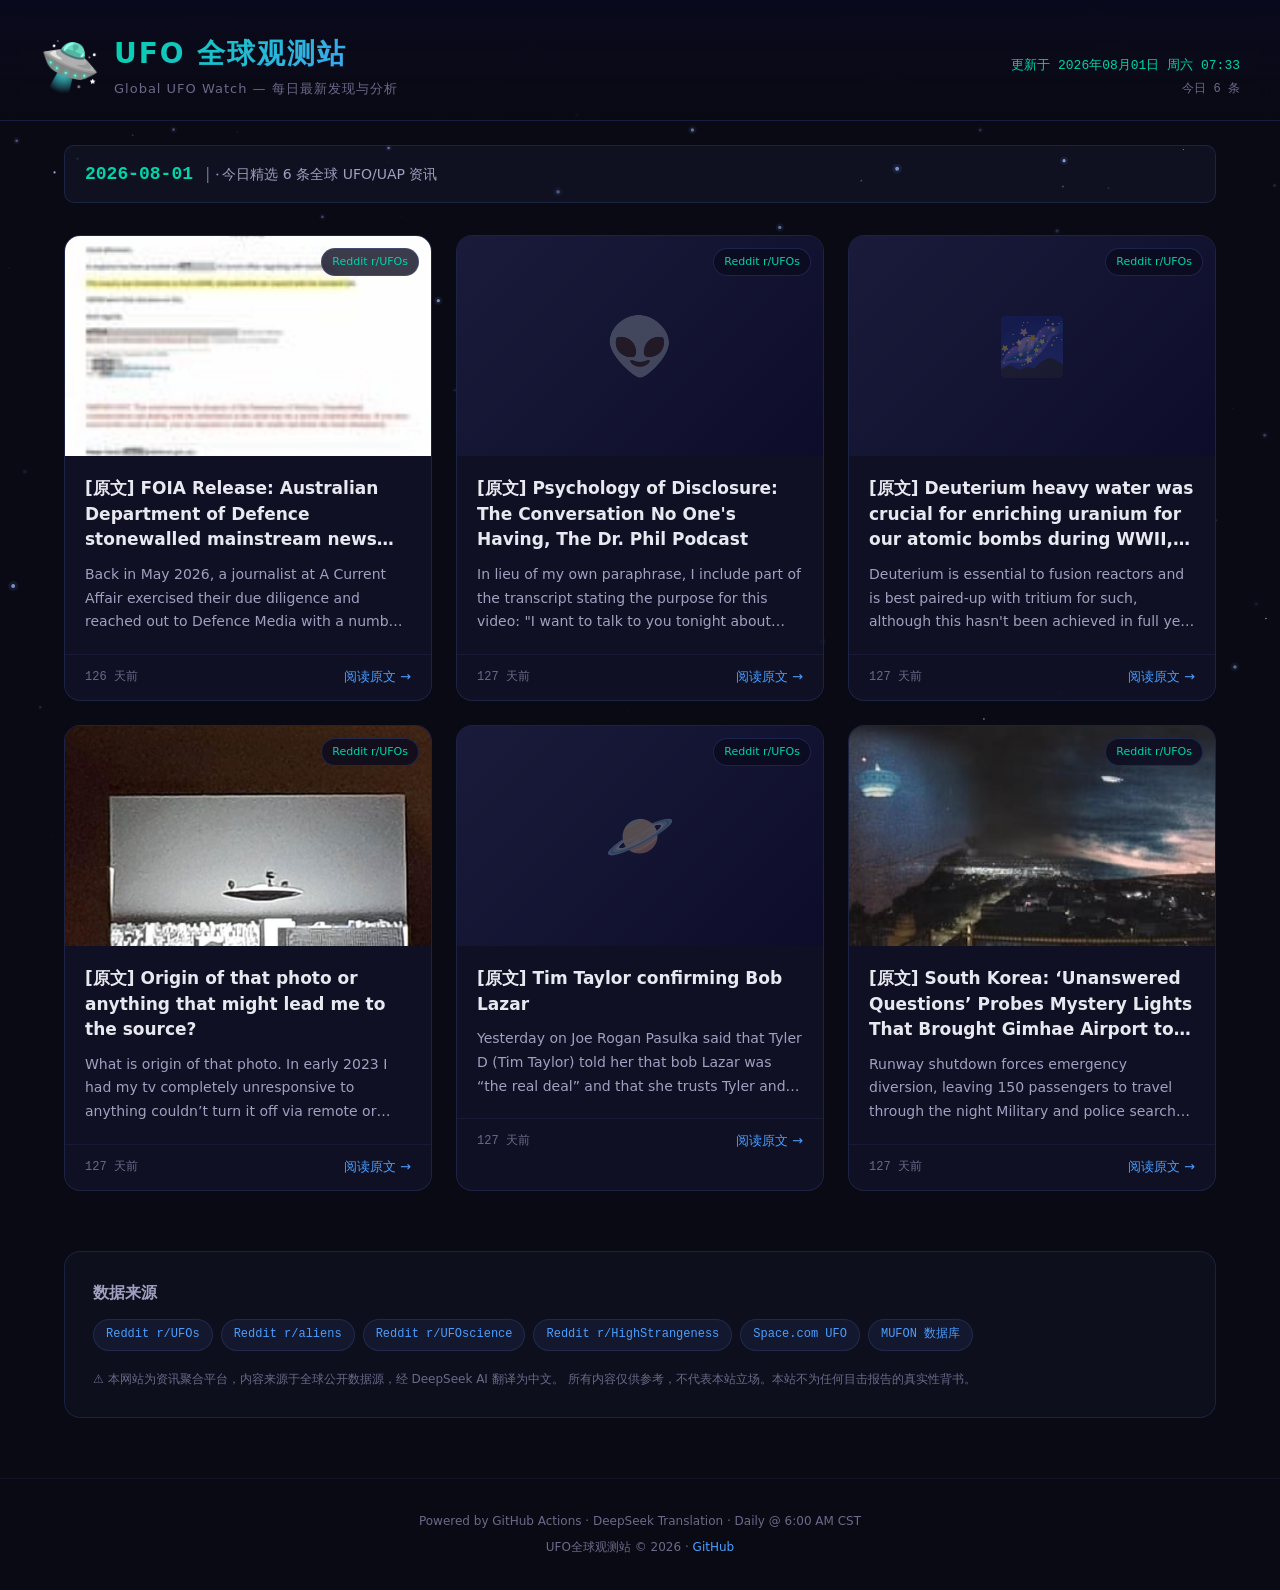
==== index.html @ a2a510af "🛸 Deploy — fe28ba5eb4787d447d294b5debb5eec86d3bfd90 fe28ba5eb4787d447d294b5debb5eec86d3bfd90" ====
<!DOCTYPE html>
<html lang="zh-CN">
<head>
  <meta charset="UTF-8">
  <meta name="viewport" content="width=device-width, initial-scale=1.0">
  <title>🛸 UFO 全球观测站 — 每日最新发现与分析</title>
  <meta name="description" content="全球UFO/UAP最新发现与深度分析，每日6条精选，中英文双语，数据来自MUFON、Reddit、五角大楼报告等权威来源。">
  <meta name="keywords" content="UFO,UAP,不明飞行物,不明异常现象,外星人,地外生命,飞碟,目击报告">
  <link rel="icon" href="data:image/svg+xml,<svg xmlns='http://www.w3.org/2000/svg' viewBox='0 0 100 100'><text y='.9em' font-size='90'>🛸</text></svg>">
  <link rel="stylesheet" href="css/style.css">
</head>
<body>

  <!-- 星空画布 -->
  <canvas id="stars"></canvas>

  <!-- 顶部导航 -->
  <header class="site-header">
    <div class="header-inner">
      <div class="logo">
        <span class="logo-icon">🛸</span>
        <div class="logo-text">
          <h1>UFO 全球观测站</h1>
          <p class="subtitle">Global UFO Watch — 每日最新发现与分析</p>
        </div>
      </div>
      <div class="header-meta">
        <span class="update-time" id="updateTime">加载中...</span>
        <span class="article-count" id="articleCount"></span>
      </div>
    </div>
  </header>

  <!-- 主内容区 -->
  <main class="main-content">
    <!-- 今日概览 -->
    <section class="today-overview" id="todayOverview" style="display:none;">
      <div class="overview-bar">
        <span class="overview-date" id="overviewDate"></span>
        <span class="overview-divider">|</span>
        <span class="overview-desc">今日精选 6 条全球 UFO/UAP 资讯</span>
      </div>
    </section>

    <!-- 文章卡片网格 -->
    <section class="articles-grid" id="articlesGrid">
      <!-- JS 动态渲染 -->
      <div class="loading-state" id="loadingState">
        <div class="loading-spinner"></div>
        <p>正在加载今日 UFO 资讯...</p>
      </div>
    </section>

    <!-- 数据来源说明 -->
    <section class="sources-footer">
      <h3>数据来源</h3>
      <div class="source-tags">
        <span class="source-tag">Reddit r/UFOs</span>
        <span class="source-tag">Reddit r/aliens</span>
        <span class="source-tag">Reddit r/UFOscience</span>
        <span class="source-tag">Reddit r/HighStrangeness</span>
        <span class="source-tag">Space.com UFO</span>
        <span class="source-tag">MUFON 数据库</span>
      </div>
      <p class="disclaimer">
        ⚠ 本网站为资讯聚合平台，内容来源于全球公开数据源，经 DeepSeek AI 翻译为中文。
        所有内容仅供参考，不代表本站立场。本站不为任何目击报告的真实性背书。
      </p>
    </section>
  </main>

  <!-- 页脚 -->
  <footer class="site-footer">
    <p>Powered by GitHub Actions · DeepSeek Translation · Daily @ 6:00 AM CST</p>
    <p class="footer-small">
      UFO全球观测站 © 2026 · 
      <a href="https://github.com/cnfish/ufo-news" target="_blank" rel="noopener">GitHub</a>
    </p>
  </footer>

  <script src="js/app.js"></script>
</body>
</html>
---- css/style.css ----
/* ═══════════════════════════════════════════════════════════
   UFO 全球观测站 — 暗色太空主题
   ═══════════════════════════════════════════════════════════ */

/* ── CSS 变量 ─────────────────────────────────────────────── */
:root {
  --bg-deep: #0a0a14;
  --bg-card: rgba(18, 18, 40, 0.85);
  --bg-card-hover: rgba(25, 25, 55, 0.92);
  --border-glow: rgba(100, 140, 255, 0.15);
  --border-glow-hover: rgba(100, 140, 255, 0.4);
  --text-primary: #e8e8f0;
  --text-secondary: #a0a0c0;
  --text-muted: #6a6a8a;
  --accent-cyan: #00d4aa;
  --accent-blue: #4a9eff;
  --accent-purple: #a855f7;
  --accent-pink: #ec4899;
  --radius-lg: 16px;
  --radius-md: 10px;
  --radius-sm: 6px;
  --font-sans: "PingFang SC", "Hiragino Sans GB", "Microsoft YaHei",
    "Noto Sans SC", system-ui, -apple-system, sans-serif;
  --font-mono: "SF Mono", "Cascadia Code", "JetBrains Mono", monospace;
}

/* ── Reset ────────────────────────────────────────────────── */
*,
*::before,
*::after {
  margin: 0;
  padding: 0;
  box-sizing: border-box;
}

html {
  font-size: 16px;
  scroll-behavior: smooth;
}

body {
  font-family: var(--font-sans);
  background: var(--bg-deep);
  color: var(--text-primary);
  line-height: 1.6;
  min-height: 100vh;
  position: relative;
  overflow-x: hidden;
}

a {
  color: var(--accent-blue);
  text-decoration: none;
  transition: color 0.2s;
}
a:hover {
  color: var(--accent-cyan);
}

/* ── 星空画布 ─────────────────────────────────────────────── */
#stars {
  position: fixed;
  top: 0;
  left: 0;
  width: 100%;
  height: 100%;
  z-index: 0;
  pointer-events: none;
}

/* ── Header ───────────────────────────────────────────────── */
.site-header {
  position: relative;
  z-index: 10;
  padding: 32px 24px 20px;
  border-bottom: 1px solid var(--border-glow);
  background: linear-gradient(
    180deg,
    rgba(10, 10, 30, 0.95) 0%,
    rgba(10, 10, 20, 0.6) 100%
  );
  backdrop-filter: blur(12px);
}

.header-inner {
  max-width: 1200px;
  margin: 0 auto;
  display: flex;
  justify-content: space-between;
  align-items: flex-end;
  flex-wrap: wrap;
  gap: 16px;
}

.logo {
  display: flex;
  align-items: center;
  gap: 14px;
}

.logo-icon {
  font-size: 48px;
  line-height: 1;
  animation: float 3s ease-in-out infinite;
}

@keyframes float {
  0%,
  100% {
    transform: translateY(0);
  }
  50% {
    transform: translateY(-8px);
  }
}

.logo-text h1 {
  font-size: 28px;
  font-weight: 700;
  letter-spacing: 2px;
  background: linear-gradient(135deg, var(--accent-cyan), var(--accent-blue));
  -webkit-background-clip: text;
  -webkit-text-fill-color: transparent;
  background-clip: text;
}

.subtitle {
  font-size: 13px;
  color: var(--text-muted);
  letter-spacing: 1px;
  margin-top: 2px;
}

.header-meta {
  display: flex;
  flex-direction: column;
  align-items: flex-end;
  gap: 4px;
}

.update-time {
  font-size: 13px;
  color: var(--accent-cyan);
  font-family: var(--font-mono);
}

.article-count {
  font-size: 12px;
  color: var(--text-muted);
  font-family: var(--font-mono);
}

/* ── Main Content ─────────────────────────────────────────── */
.main-content {
  position: relative;
  z-index: 10;
  max-width: 1200px;
  margin: 0 auto;
  padding: 24px 24px 60px;
}

/* ── Overview Bar ─────────────────────────────────────────── */
.today-overview {
  margin-bottom: 32px;
}

.overview-bar {
  display: flex;
  align-items: center;
  gap: 12px;
  padding: 14px 20px;
  background: rgba(100, 140, 255, 0.06);
  border: 1px solid var(--border-glow);
  border-radius: var(--radius-md);
}

.overview-date {
  font-size: 18px;
  font-weight: 700;
  color: var(--accent-cyan);
  font-family: var(--font-mono);
}

.overview-divider {
  color: var(--text-muted);
}

.overview-desc {
  font-size: 14px;
  color: var(--text-secondary);
}

/* ── Articles Grid ────────────────────────────────────────── */
.articles-grid {
  display: grid;
  grid-template-columns: repeat(auto-fill, minmax(360px, 1fr));
  gap: 24px;
}

/* 文章卡片 */
.article-card {
  background: var(--bg-card);
  border: 1px solid var(--border-glow);
  border-radius: var(--radius-lg);
  overflow: hidden;
  transition: all 0.3s ease;
  cursor: pointer;
  position: relative;
  backdrop-filter: blur(8px);
}

.article-card:hover {
  transform: translateY(-4px);
  border-color: var(--border-glow-hover);
  box-shadow: 0 8px 40px rgba(100, 140, 255, 0.12);
  background: var(--bg-card-hover);
}

.article-card::before {
  content: "";
  position: absolute;
  top: 0;
  left: 0;
  right: 0;
  height: 2px;
  background: linear-gradient(
    90deg,
    transparent,
    var(--accent-purple),
    var(--accent-blue),
    transparent
  );
  opacity: 0;
  transition: opacity 0.3s;
}

.article-card:hover::before {
  opacity: 1;
}

/* 卡片图片 */
.card-image {
  width: 100%;
  height: 220px;
  background: linear-gradient(135deg, #1a1a3a 0%, #0d0d2b 100%);
  overflow: hidden;
  position: relative;
}

.card-image img {
  width: 100%;
  height: 100%;
  object-fit: cover;
  transition: transform 0.5s ease;
}

.article-card:hover .card-image img {
  transform: scale(1.05);
}

/* 无图时的占位 */
.card-image-placeholder {
  width: 100%;
  height: 100%;
  display: flex;
  align-items: center;
  justify-content: center;
  font-size: 56px;
  opacity: 0.3;
}

/* 来源标签 */
.card-source {
  position: absolute;
  top: 12px;
  right: 12px;
  background: rgba(10, 10, 30, 0.8);
  backdrop-filter: blur(6px);
  color: var(--accent-cyan);
  font-size: 11px;
  padding: 4px 10px;
  border-radius: 20px;
  border: 1px solid rgba(100, 140, 255, 0.2);
}

/* 卡片正文 */
.card-body {
  padding: 20px;
}

.card-title {
  font-size: 17px;
  font-weight: 700;
  line-height: 1.5;
  color: var(--text-primary);
  margin-bottom: 10px;
  display: -webkit-box;
  -webkit-line-clamp: 3;
  -webkit-box-orient: vertical;
  overflow: hidden;
}

.card-summary {
  font-size: 14px;
  color: var(--text-secondary);
  line-height: 1.7;
  display: -webkit-box;
  -webkit-line-clamp: 3;
  -webkit-box-orient: vertical;
  overflow: hidden;
}

.card-footer {
  display: flex;
  justify-content: space-between;
  align-items: center;
  padding: 12px 20px;
  border-top: 1px solid rgba(100, 140, 255, 0.08);
}

.card-meta {
  font-size: 12px;
  color: var(--text-muted);
  font-family: var(--font-mono);
}

.card-link {
  font-size: 13px;
  color: var(--accent-blue);
  display: flex;
  align-items: center;
  gap: 4px;
}

.card-link::after {
  content: "→";
  transition: transform 0.2s;
}

.article-card:hover .card-link::after {
  transform: translateX(3px);
}

/* ── 加载状态 ─────────────────────────────────────────────── */
.loading-state {
  grid-column: 1 / -1;
  display: flex;
  flex-direction: column;
  align-items: center;
  justify-content: center;
  padding: 80px 20px;
  color: var(--text-muted);
}

.loading-spinner {
  width: 48px;
  height: 48px;
  border: 3px solid rgba(100, 140, 255, 0.15);
  border-top-color: var(--accent-cyan);
  border-radius: 50%;
  animation: spin 0.8s linear infinite;
  margin-bottom: 16px;
}

@keyframes spin {
  to {
    transform: rotate(360deg);
  }
}

/* 错误状态 */
.error-state {
  grid-column: 1 / -1;
  text-align: center;
  padding: 60px 20px;
  color: var(--text-muted);
}

.error-state .error-icon {
  font-size: 48px;
  margin-bottom: 16px;
}

/* ── Sources Footer ───────────────────────────────────────── */
.sources-footer {
  margin-top: 60px;
  padding: 28px;
  background: rgba(100, 140, 255, 0.04);
  border: 1px solid var(--border-glow);
  border-radius: var(--radius-lg);
}

.sources-footer h3 {
  font-size: 16px;
  font-weight: 600;
  margin-bottom: 14px;
  color: var(--text-secondary);
}

.source-tags {
  display: flex;
  flex-wrap: wrap;
  gap: 8px;
  margin-bottom: 18px;
}

.source-tag {
  font-size: 12px;
  padding: 5px 12px;
  background: rgba(100, 140, 255, 0.08);
  border: 1px solid rgba(100, 140, 255, 0.15);
  border-radius: 20px;
  color: var(--accent-blue);
  font-family: var(--font-mono);
}

.disclaimer {
  font-size: 12px;
  color: var(--text-muted);
  line-height: 1.7;
}

/* ── Footer ───────────────────────────────────────────────── */
.site-footer {
  position: relative;
  z-index: 10;
  text-align: center;
  padding: 32px 24px;
  border-top: 1px solid rgba(100, 140, 255, 0.08);
}

.site-footer p {
  font-size: 12px;
  color: var(--text-muted);
  line-height: 1.8;
}

.footer-small {
  font-size: 11px;
  margin-top: 4px;
}

/* ── 响应式 ───────────────────────────────────────────────── */
@media (max-width: 768px) {
  .header-inner {
    flex-direction: column;
    align-items: flex-start;
  }

  .header-meta {
    align-items: flex-start;
  }

  .logo-icon {
    font-size: 36px;
  }

  .logo-text h1 {
    font-size: 22px;
  }

  .articles-grid {
    grid-template-columns: 1fr;
    gap: 16px;
  }

  .card-image {
    height: 180px;
  }

  .card-title {
    font-size: 16px;
  }
}

@media (max-width: 480px) {
  .site-header {
    padding: 20px 16px 16px;
  }

  .main-content {
    padding: 16px 12px 40px;
  }

  .card-body {
    padding: 14px;
  }

  .card-footer {
    padding: 10px 14px;
  }

  .overview-bar {
    flex-direction: column;
    align-items: flex-start;
    gap: 4px;
  }
}

/* ── 卡片入场动画 ─────────────────────────────────────────── */
.article-card {
  opacity: 0;
  transform: translateY(20px);
  animation: cardIn 0.5s ease forwards;
}

@keyframes cardIn {
  to {
    opacity: 1;
    transform: translateY(0);
  }
}

.article-card:nth-child(1) { animation-delay: 0.05s; }
.article-card:nth-child(2) { animation-delay: 0.12s; }
.article-card:nth-child(3) { animation-delay: 0.19s; }
.article-card:nth-child(4) { animation-delay: 0.26s; }
.article-card:nth-child(5) { animation-delay: 0.33s; }
.article-card:nth-child(6) { animation-delay: 0.40s; }
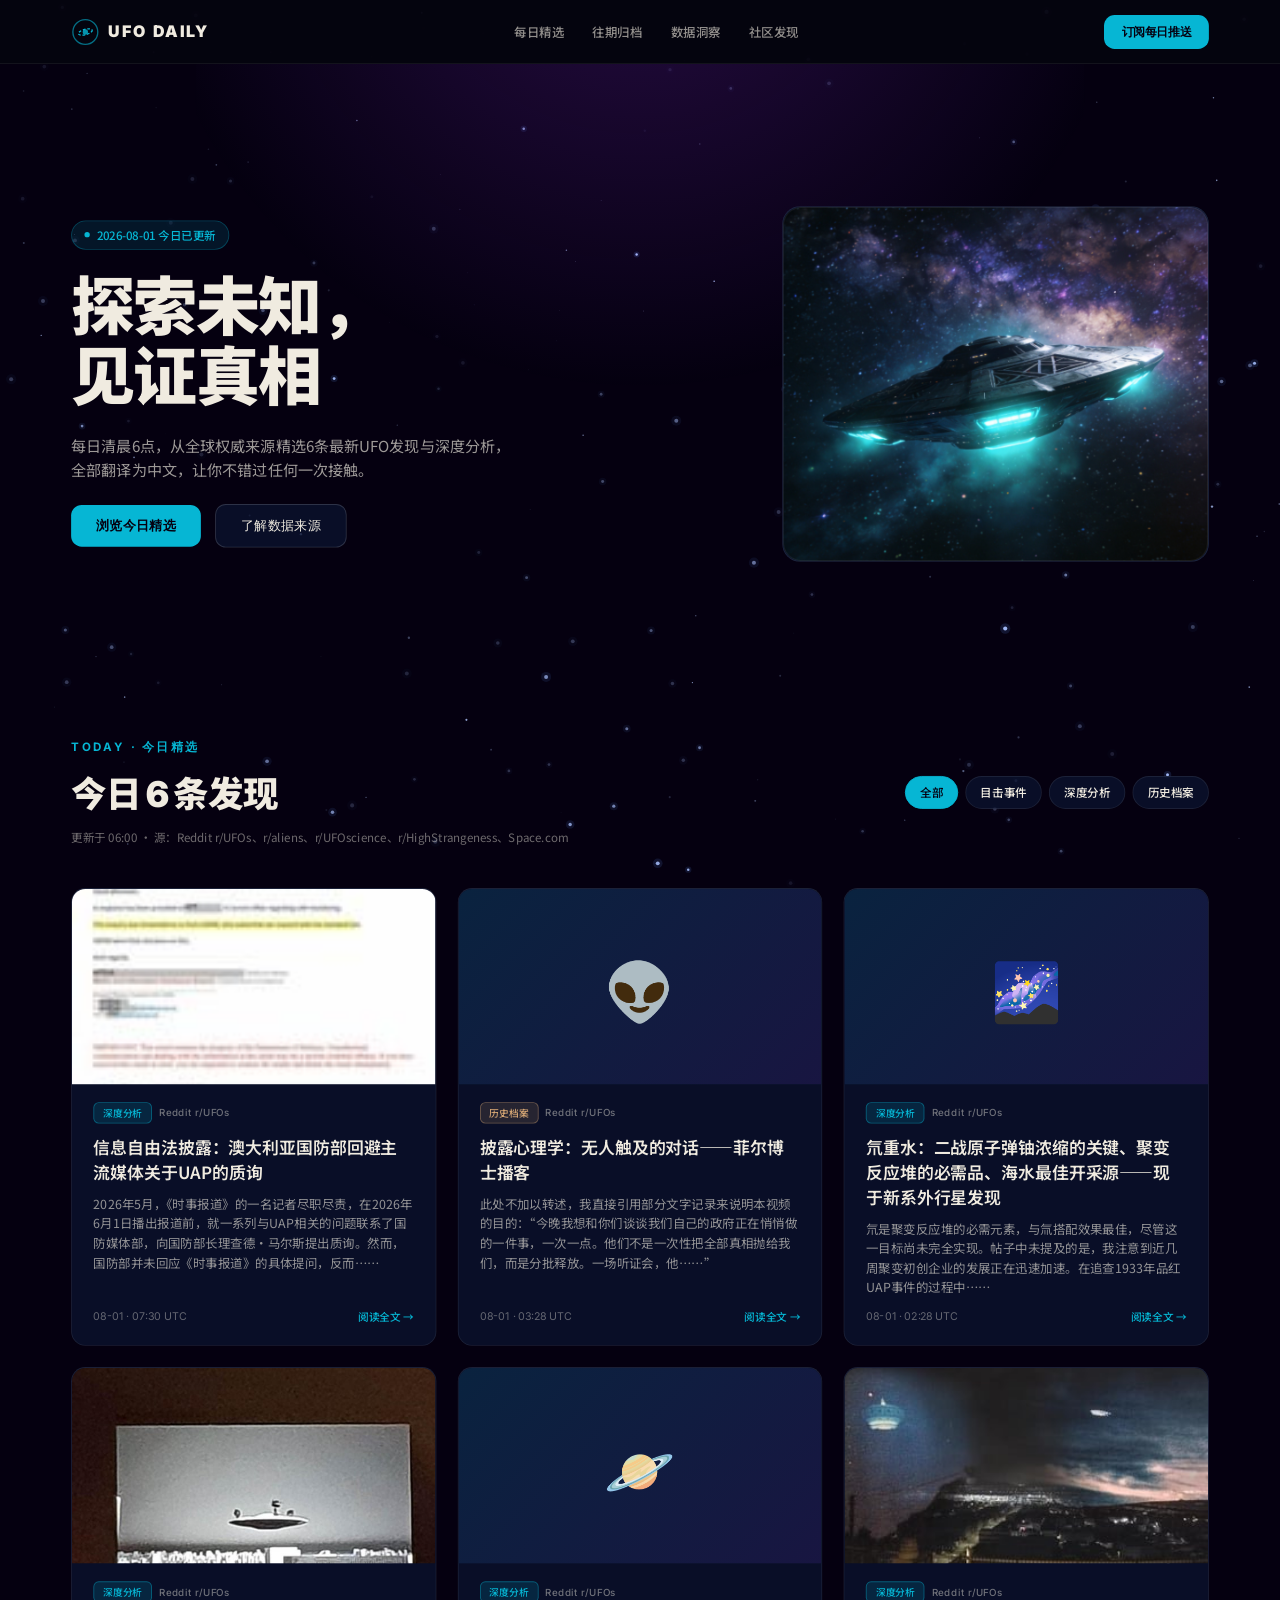
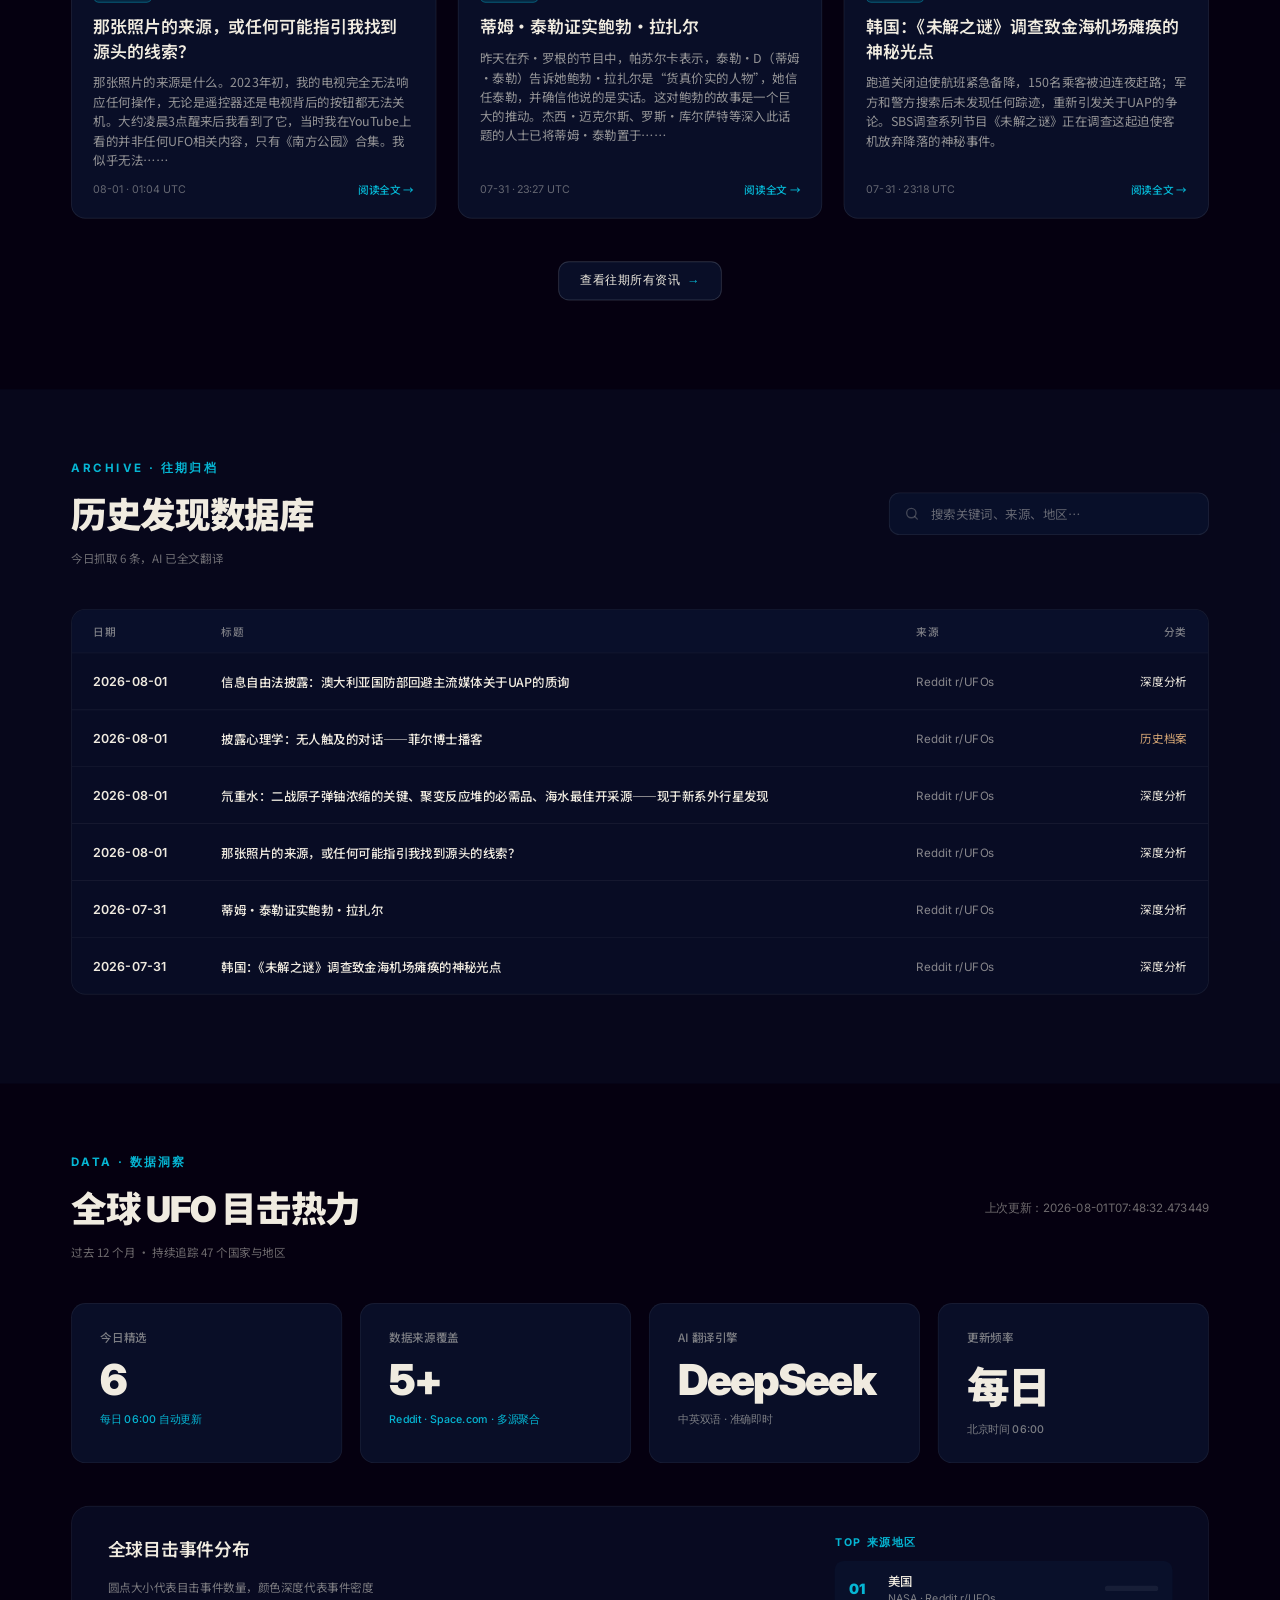
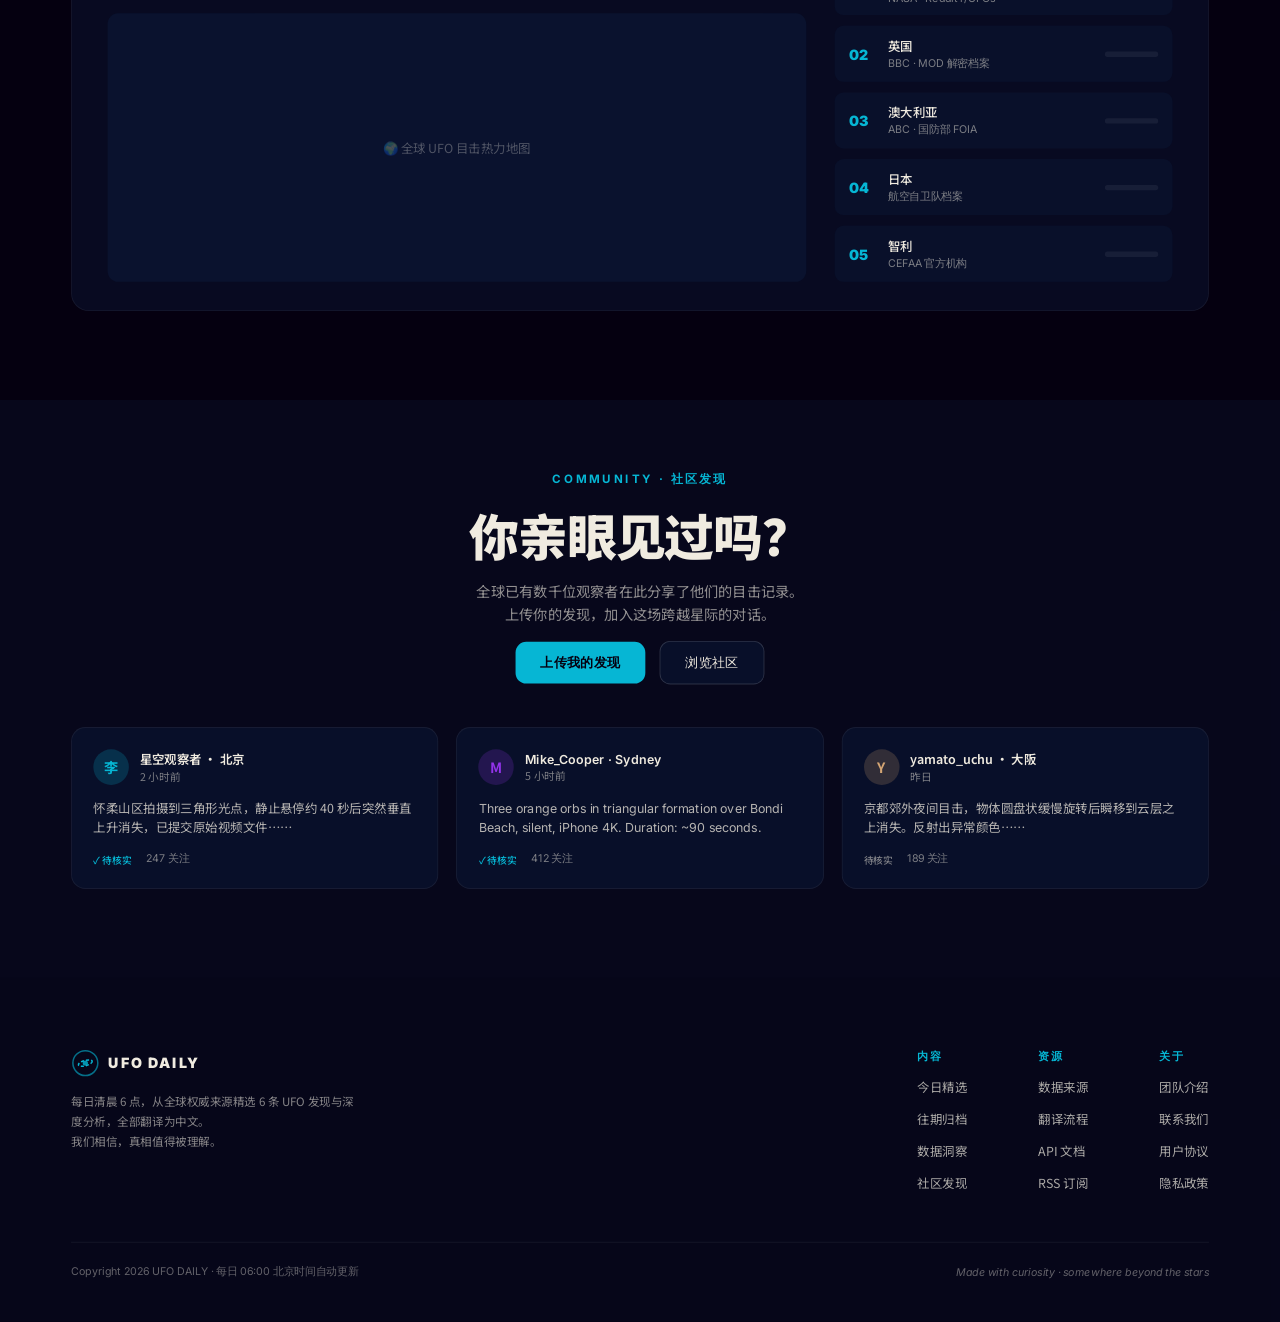
==== commit 004169ff: "🛸 Deploy — faff6239029563da96cbd389a044253fd1ff3e58 faff6239029563da96cbd389a044253fd1ff3e58" ====
--- a/index.html
+++ b/index.html
@@ -1,83 +1,270 @@
 <!DOCTYPE html>
 <html lang="zh-CN">
 <head>
-  <meta charset="UTF-8">
-  <meta name="viewport" content="width=device-width, initial-scale=1.0">
-  <title>🛸 UFO 全球观测站 — 每日最新发现与分析</title>
-  <meta name="description" content="全球UFO/UAP最新发现与深度分析，每日6条精选，中英文双语，数据来自MUFON、Reddit、五角大楼报告等权威来源。">
-  <meta name="keywords" content="UFO,UAP,不明飞行物,不明异常现象,外星人,地外生命,飞碟,目击报告">
-  <link rel="icon" href="data:image/svg+xml,<svg xmlns='http://www.w3.org/2000/svg' viewBox='0 0 100 100'><text y='.9em' font-size='90'>🛸</text></svg>">
-  <link rel="stylesheet" href="css/style.css">
+<meta charset="UTF-8">
+<meta name="viewport" content="width=device-width, initial-scale=1.0">
+<title>UFO DAILY — 全球不明现象日报</title>
+<link rel="preconnect" href="https://fonts.googleapis.com">
+<link rel="preconnect" href="https://fonts.gstatic.com" crossorigin>
+<link href="https://fonts.googleapis.com/css2?family=Inter:wght@400;500;600;700;900&family=Noto+Sans+SC:wght@400;500;600;700;900&display=swap" rel="stylesheet">
+<link rel="stylesheet" href="css/style.css">
 </head>
 <body>
 
-  <!-- 星空画布 -->
-  <canvas id="stars"></canvas>
-
-  <!-- 顶部导航 -->
-  <header class="site-header">
-    <div class="header-inner">
-      <div class="logo">
-        <span class="logo-icon">🛸</span>
-        <div class="logo-text">
-          <h1>UFO 全球观测站</h1>
-          <p class="subtitle">Global UFO Watch — 每日最新发现与分析</p>
+<!-- 星空背景 -->
+<canvas id="stars"></canvas>
+
+<div id="app-wrapper">
+
+<!-- ========== Header ========== -->
+<header class="header">
+  <div class="logo-group">
+    <img class="logo-icon" src="assets/svg/2_5-20260801_153410294.svg" alt="UFO Daily Logo">
+    <span class="logo-text">UFO DAILY</span>
+  </div>
+  <nav class="nav-links">
+    <a href="#daily" class="nav-link">每日精选</a>
+    <a href="#archive" class="nav-link muted">往期归档</a>
+    <a href="#data" class="nav-link muted">数据洞察</a>
+    <a href="#discover" class="nav-link muted">社区发现</a>
+  </nav>
+  <button class="subscribe-btn">订阅每日推送</button>
+</header>
+
+<!-- ========== Hero ========== -->
+<section class="hero">
+  <div class="hero-glow"></div>
+  <div class="hero-content">
+    <div class="hero-left">
+      <div class="hero-badge">
+        <span class="hero-badge-dot"></span>
+        <span class="hero-badge-text" id="heroBadge">正在加载今日数据…</span>
+      </div>
+      <h1 class="hero-title">探索未知，<br>见证真相</h1>
+      <p class="hero-sub">每日清晨6点，从全球权威来源精选6条最新UFO发现与深度分析，<br>全部翻译为中文，让你不错过任何一次接触。</p>
+      <div class="hero-cta-group">
+        <button class="btn-primary" onclick="document.getElementById('daily').scrollIntoView()">浏览今日精选</button>
+        <button class="btn-secondary">了解数据来源</button>
+      </div>
+    </div>
+    <div class="hero-visual">
+      <img src="assets/images/2_31-20260801_153359576.png" alt="UFO spacecraft over dark starry night">
+    </div>
+  </div>
+</section>
+
+<!-- ========== Daily News ========== -->
+<section class="section" id="daily" style="align-items:center">
+  <div class="section-header">
+    <div class="section-header-left">
+      <span class="section-label">TODAY · 今日精选</span>
+      <h2 class="section-title" id="dailyTitle">今日 6 条发现</h2>
+      <p class="section-meta" id="dailyMeta">数据加载中…</p>
+    </div>
+    <div class="filter-pills">
+      <span class="filter-pill active" data-filter="all">全部</span>
+      <span class="filter-pill" data-filter="sighting">目击事件</span>
+      <span class="filter-pill" data-filter="analysis">深度分析</span>
+      <span class="filter-pill" data-filter="archive">历史档案</span>
+    </div>
+  </div>
+
+  <!-- 加载状态 -->
+  <div id="loadingState" class="loading-state">
+    <div class="loading-spinner"></div>
+    <p>正在接收来自全球的 UFO 讯号…</p>
+  </div>
+
+  <!-- 错误状态 -->
+  <div id="errorState" class="error-state" style="display:none">
+    <div class="error-icon">🛸</div>
+    <p id="errorMsg"></p>
+  </div>
+
+  <!-- 新闻卡片网格 -->
+  <div class="card-grid" id="articlesGrid"></div>
+
+  <button class="view-more-btn" onclick="document.getElementById('archive').scrollIntoView()">
+    查看往期所有资讯 <span class="view-more-arrow">→</span>
+  </button>
+</section>
+
+<!-- ========== Archive ========== -->
+<section class="section section-alt" id="archive">
+  <div class="archive-header">
+    <div class="section-header-left">
+      <span class="section-label">ARCHIVE · 往期归档</span>
+      <h2 class="section-title">历史发现数据库</h2>
+      <p class="section-meta" id="archiveMeta">数据加载中…</p>
+    </div>
+    <div class="search-box">
+      <img src="assets/svg/2_128-20260801_153410294.svg" alt="搜索">
+      <input type="text" placeholder="搜索关键词、来源、地区…" id="searchInput">
+    </div>
+  </div>
+
+  <div class="archive-table" id="archiveTable">
+    <div class="archive-table-header">
+      <span class="archive-table-col date">日期</span>
+      <span class="archive-table-col title">标题</span>
+      <span class="archive-table-col source">来源</span>
+      <span class="archive-table-col tag">分类</span>
+    </div>
+    <div id="archiveRows"></div>
+  </div>
+</section>
+
+<!-- ========== Data Viz ========== -->
+<section class="section" id="data">
+  <div class="section-header">
+    <div class="section-header-left">
+      <span class="section-label">DATA · 数据洞察</span>
+      <h2 class="section-title">全球 UFO 目击热力</h2>
+      <p class="section-meta">过去 12 个月 · 持续追踪 47 个国家与地区</p>
+    </div>
+    <span class="section-meta" style="font-family:var(--font-mono)" id="dataUpdateTime"></span>
+  </div>
+
+  <div class="data-stats-row">
+    <div class="stat-card">
+      <span class="stat-label">今日精选</span>
+      <span class="stat-value" id="statToday">6</span>
+      <span class="stat-change">每日 06:00 自动更新</span>
+    </div>
+    <div class="stat-card">
+      <span class="stat-label">数据来源覆盖</span>
+      <span class="stat-value">5+</span>
+      <span class="stat-change">Reddit · Space.com · 多源聚合</span>
+    </div>
+    <div class="stat-card">
+      <span class="stat-label">AI 翻译引擎</span>
+      <span class="stat-value">DeepSeek</span>
+      <span class="stat-change muted">中英双语 · 准确即时</span>
+    </div>
+    <div class="stat-card">
+      <span class="stat-label">更新频率</span>
+      <span class="stat-value">每日</span>
+      <span class="stat-change muted">北京时间 06:00</span>
+    </div>
+  </div>
+
+  <div class="map-panel">
+    <div class="map-left">
+      <span class="map-title-text">全球目击事件分布</span>
+      <p class="map-subtitle-text">圆点大小代表目击事件数量，颜色深度代表事件密度</p>
+      <div class="map-visual">
+        <div class="map-visual-placeholder">🌍 全球 UFO 目击热力地图</div>
+      </div>
+    </div>
+    <div class="map-right">
+      <span class="map-right-title">TOP 来源地区</span>
+      <div class="region-row"><span class="region-rank">01</span><div class="region-info"><span class="region-country">美国</span><span class="region-count">NASA · Reddit r/UFOs</span></div><div class="region-bar"></div></div>
+      <div class="region-row"><span class="region-rank">02</span><div class="region-info"><span class="region-country">英国</span><span class="region-count">BBC · MOD 解密档案</span></div><div class="region-bar"></div></div>
+      <div class="region-row"><span class="region-rank">03</span><div class="region-info"><span class="region-country">澳大利亚</span><span class="region-count">ABC · 国防部 FOIA</span></div><div class="region-bar"></div></div>
+      <div class="region-row"><span class="region-rank">04</span><div class="region-info"><span class="region-country">日本</span><span class="region-count">航空自卫队档案</span></div><div class="region-bar"></div></div>
+      <div class="region-row"><span class="region-rank">05</span><div class="region-info"><span class="region-country">智利</span><span class="region-count">CEFAA 官方机构</span></div><div class="region-bar"></div></div>
+    </div>
+  </div>
+</section>
+
+<!-- ========== Discover ========== -->
+<section class="section section-alt" id="discover">
+  <div class="discover-header">
+    <span class="section-label">COMMUNITY · 社区发现</span>
+    <h2 class="discover-title-text">你亲眼见过吗？</h2>
+    <p class="discover-sub-text">全球已有数千位观察者在此分享了他们的目击记录。<br>上传你的发现，加入这场跨越星际的对话。</p>
+    <div class="hero-cta-group" style="margin-top:4px">
+      <button class="btn-primary">上传我的发现</button>
+      <button class="btn-secondary">浏览社区</button>
+    </div>
+  </div>
+
+  <div class="discover-grid">
+    <div class="discover-card">
+      <div class="discover-user-header">
+        <div class="user-avatar cyan">李</div>
+        <div class="user-info">
+          <span class="user-name">星空观察者 · 北京</span>
+          <span class="user-time">2 小时前</span>
         </div>
       </div>
-      <div class="header-meta">
-        <span class="update-time" id="updateTime">加载中...</span>
-        <span class="article-count" id="articleCount"></span>
-      </div>
-    </div>
-  </header>
-
-  <!-- 主内容区 -->
-  <main class="main-content">
-    <!-- 今日概览 -->
-    <section class="today-overview" id="todayOverview" style="display:none;">
-      <div class="overview-bar">
-        <span class="overview-date" id="overviewDate"></span>
-        <span class="overview-divider">|</span>
-        <span class="overview-desc">今日精选 6 条全球 UFO/UAP 资讯</span>
-      </div>
-    </section>
-
-    <!-- 文章卡片网格 -->
-    <section class="articles-grid" id="articlesGrid">
-      <!-- JS 动态渲染 -->
-      <div class="loading-state" id="loadingState">
-        <div class="loading-spinner"></div>
-        <p>正在加载今日 UFO 资讯...</p>
-      </div>
-    </section>
-
-    <!-- 数据来源说明 -->
-    <section class="sources-footer">
-      <h3>数据来源</h3>
-      <div class="source-tags">
-        <span class="source-tag">Reddit r/UFOs</span>
-        <span class="source-tag">Reddit r/aliens</span>
-        <span class="source-tag">Reddit r/UFOscience</span>
-        <span class="source-tag">Reddit r/HighStrangeness</span>
-        <span class="source-tag">Space.com UFO</span>
-        <span class="source-tag">MUFON 数据库</span>
-      </div>
-      <p class="disclaimer">
-        ⚠ 本网站为资讯聚合平台，内容来源于全球公开数据源，经 DeepSeek AI 翻译为中文。
-        所有内容仅供参考，不代表本站立场。本站不为任何目击报告的真实性背书。
-      </p>
-    </section>
-  </main>
-
-  <!-- 页脚 -->
-  <footer class="site-footer">
-    <p>Powered by GitHub Actions · DeepSeek Translation · Daily @ 6:00 AM CST</p>
-    <p class="footer-small">
-      UFO全球观测站 © 2026 · 
-      <a href="https://github.com/cnfish/ufo-news" target="_blank" rel="noopener">GitHub</a>
-    </p>
-  </footer>
-
-  <script src="js/app.js"></script>
+      <p class="discover-content">怀柔山区拍摄到三角形光点，静止悬停约 40 秒后突然垂直上升消失，已提交原始视频文件……</p>
+      <div class="discover-footer">
+        <span class="discover-verify">✓ 待核实</span>
+        <span class="discover-likes">247 关注</span>
+      </div>
+    </div>
+    <div class="discover-card">
+      <div class="discover-user-header">
+        <div class="user-avatar purple">M</div>
+        <div class="user-info">
+          <span class="user-name en">Mike_Cooper · Sydney</span>
+          <span class="user-time">5 小时前</span>
+        </div>
+      </div>
+      <p class="discover-content en">Three orange orbs in triangular formation over Bondi Beach, silent, iPhone 4K. Duration: ~90 seconds.</p>
+      <div class="discover-footer">
+        <span class="discover-verify">✓ 待核实</span>
+        <span class="discover-likes">412 关注</span>
+      </div>
+    </div>
+    <div class="discover-card">
+      <div class="discover-user-header">
+        <div class="user-avatar gold">Y</div>
+        <div class="user-info">
+          <span class="user-name">yamato_uchu · 大阪</span>
+          <span class="user-time">昨日</span>
+        </div>
+      </div>
+      <p class="discover-content">京都郊外夜间目击，物体圆盘状缓慢旋转后瞬移到云层之上消失。反射出异常颜色……</p>
+      <div class="discover-footer">
+        <span class="discover-verify pending">待核实</span>
+        <span class="discover-likes">189 关注</span>
+      </div>
+    </div>
+  </div>
+</section>
+
+<!-- ========== Footer ========== -->
+<footer class="footer">
+  <div class="footer-top">
+    <div class="footer-brand">
+      <div class="logo-group">
+        <img class="logo-icon" src="assets/svg/2_281-20260801_153410294.svg" alt="UFO Daily">
+        <span class="logo-text" style="font-size:16px">UFO DAILY</span>
+      </div>
+      <p class="footer-desc">每日清晨 6 点，从全球权威来源精选 6 条 UFO 发现与深度分析，全部翻译为中文。<br>我们相信，真相值得被理解。</p>
+    </div>
+    <div class="footer-col">
+      <span class="footer-col-title">内容</span>
+      <a href="#daily">今日精选</a>
+      <a href="#archive">往期归档</a>
+      <a href="#data">数据洞察</a>
+      <a href="#discover">社区发现</a>
+    </div>
+    <div class="footer-col">
+      <span class="footer-col-title">资源</span>
+      <a href="#">数据来源</a>
+      <a href="#">翻译流程</a>
+      <a href="#">API 文档</a>
+      <a href="#">RSS 订阅</a>
+    </div>
+    <div class="footer-col">
+      <span class="footer-col-title">关于</span>
+      <a href="#">团队介绍</a>
+      <a href="#">联系我们</a>
+      <a href="#">用户协议</a>
+      <a href="#">隐私政策</a>
+    </div>
+  </div>
+  <div class="footer-bar">
+    <span class="footer-copyright">Copyright 2026 UFO DAILY · 每日 06:00 北京时间自动更新</span>
+    <span class="footer-meta">Made with curiosity · somewhere beyond the stars</span>
+  </div>
+</footer>
+
+</div><!-- /app-wrapper -->
+
+<script src="js/app.js"></script>
 </body>
 </html>
--- a/css/style.css
+++ b/css/style.css
@@ -1,519 +1,322 @@
-/* ═══════════════════════════════════════════════════════════
-   UFO 全球观测站 — 暗色太空主题
-   ═══════════════════════════════════════════════════════════ */
-
-/* ── CSS 变量 ─────────────────────────────────────────────── */
+/* ========== CSS Variables ========== */
 :root {
-  --bg-deep: #0a0a14;
-  --bg-card: rgba(18, 18, 40, 0.85);
-  --bg-card-hover: rgba(25, 25, 55, 0.92);
-  --border-glow: rgba(100, 140, 255, 0.15);
-  --border-glow-hover: rgba(100, 140, 255, 0.4);
-  --text-primary: #e8e8f0;
-  --text-secondary: #a0a0c0;
-  --text-muted: #6a6a8a;
-  --accent-cyan: #00d4aa;
-  --accent-blue: #4a9eff;
-  --accent-purple: #a855f7;
-  --accent-pink: #ec4899;
-  --radius-lg: 16px;
-  --radius-md: 10px;
-  --radius-sm: 6px;
-  --font-sans: "PingFang SC", "Hiragino Sans GB", "Microsoft YaHei",
-    "Noto Sans SC", system-ui, -apple-system, sans-serif;
-  --font-mono: "SF Mono", "Cascadia Code", "JetBrains Mono", monospace;
-}
-
-/* ── Reset ────────────────────────────────────────────────── */
-*,
-*::before,
-*::after {
-  margin: 0;
-  padding: 0;
-  box-sizing: border-box;
-}
-
-html {
-  font-size: 16px;
-  scroll-behavior: smooth;
-}
-
-body {
-  font-family: var(--font-sans);
-  background: var(--bg-deep);
-  color: var(--text-primary);
-  line-height: 1.6;
-  min-height: 100vh;
-  position: relative;
-  overflow-x: hidden;
-}
-
-a {
-  color: var(--accent-blue);
-  text-decoration: none;
-  transition: color 0.2s;
-}
-a:hover {
-  color: var(--accent-cyan);
-}
-
-/* ── 星空画布 ─────────────────────────────────────────────── */
+  --bg-deep: #050010;
+  --bg-panel: #0A122E;
+  --bg-card: rgba(10, 18, 46, 0.8);
+  --bg-section: rgba(10, 18, 46, 0.4);
+  --text-primary: #F0EBE0;
+  --text-secondary: rgba(240, 235, 224, 0.6);
+  --text-tertiary: rgba(240, 235, 224, 0.45);
+  --text-dim: rgba(240, 235, 224, 0.4);
+  --accent-cyan: #06B6D4;
+  --accent-red: #FF8A8A;
+  --accent-gold: #D4A574;
+  --accent-purple: #9333EA;
+  --border-subtle: rgba(255, 255, 255, 0.06);
+  --border-card: rgba(255, 255, 255, 0.08);
+  --border-strong: rgba(255, 255, 255, 0.15);
+  --radius-card: 16px;
+  --radius-sm: 12px;
+  --radius-xs: 10px;
+  --radius-full: 20px;
+  --font-hero: 'Inter', 'PingFang SC', 'Noto Sans SC', sans-serif;
+  --font-body: 'Noto Sans SC', 'PingFang SC', sans-serif;
+  --font-mono: 'Inter', monospace;
+  --design-width: 1440;
+}
+
+/* ========== Reset ========== */
+*,*::before,*::after{box-sizing:border-box;margin:0;padding:0}
+html{font-size:16px;-webkit-font-smoothing:antialiased;scroll-behavior:smooth}
+body{font-family:var(--font-body);background:var(--bg-deep);color:var(--text-primary);overflow-x:hidden;position:relative}
+
+/* ========== Starfield Canvas ========== */
 #stars {
-  position: fixed;
-  top: 0;
-  left: 0;
-  width: 100%;
-  height: 100%;
-  z-index: 0;
+  position: fixed; top: 0; left: 0;
+  width: 100%; height: 100%;
+  z-index: 0; pointer-events: none;
+}
+
+/* ========== Scaling Wrapper ========== */
+#app-wrapper {
+  width: 1440px; position: relative; z-index: 1;
+  transform-origin: top left;
+}
+
+/* ========== Header ========== */
+.header {
+  position: sticky; top: 0; z-index: 100;
+  width: 1440px; height: 72px;
+  display: flex; align-items: center; justify-content: space-between;
+  padding: 0 80px; gap: 40px;
+  background: rgba(5, 5, 15, 0.85);
+  backdrop-filter: blur(24px);
+  -webkit-backdrop-filter: blur(24px);
+  border-bottom: 1px solid rgba(255,255,255,0.06);
+}
+.logo-group { display: flex; align-items: center; gap: 10px; }
+.logo-icon { width: 32px; height: 32px; }
+.logo-text { font-family: var(--font-hero); font-weight: 900; font-size: 18px; letter-spacing: 2px; color: var(--text-primary); }
+.nav-links { display: flex; gap: 32px; align-items: center; }
+.nav-link { font-size: 14px; font-weight: 500; color: var(--text-primary); cursor: pointer; text-decoration: none; transition: color 0.2s; }
+.nav-link.muted { color: var(--text-secondary); }
+.nav-link:hover { color: var(--accent-cyan); }
+.subscribe-btn {
+  padding: 10px 20px; border-radius: var(--radius-sm); background: var(--accent-cyan);
+  font-size: 13px; font-weight: 600; color: #050010; cursor: pointer; border: none;
+  transition: opacity 0.2s;
+}
+.subscribe-btn:hover { opacity: 0.85; }
+
+/* ========== Hero ========== */
+.hero {
+  width: 1440px; height: 680px;
+  display: flex; flex-direction: column; align-items: center; justify-content: center;
+  position: relative; overflow: hidden; padding: 120px 80px 80px;
+}
+.hero-glow {
+  position: absolute; top: -200px; left: 50%; transform: translateX(-50%);
+  width: 1000px; height: 800px;
+  background: radial-gradient(circle at 50% 0%, rgba(147,51,234,0.25) 0%, transparent 60%);
   pointer-events: none;
 }
-
-/* ── Header ───────────────────────────────────────────────── */
-.site-header {
-  position: relative;
-  z-index: 10;
-  padding: 32px 24px 20px;
-  border-bottom: 1px solid var(--border-glow);
-  background: linear-gradient(
-    180deg,
-    rgba(10, 10, 30, 0.95) 0%,
-    rgba(10, 10, 20, 0.6) 100%
-  );
-  backdrop-filter: blur(12px);
-}
-
-.header-inner {
-  max-width: 1200px;
-  margin: 0 auto;
-  display: flex;
-  justify-content: space-between;
-  align-items: flex-end;
-  flex-wrap: wrap;
-  gap: 16px;
-}
-
-.logo {
-  display: flex;
-  align-items: center;
-  gap: 14px;
-}
-
-.logo-icon {
-  font-size: 48px;
-  line-height: 1;
-  animation: float 3s ease-in-out infinite;
-}
-
-@keyframes float {
-  0%,
-  100% {
-    transform: translateY(0);
-  }
-  50% {
-    transform: translateY(-8px);
-  }
-}
-
-.logo-text h1 {
-  font-size: 28px;
-  font-weight: 700;
-  letter-spacing: 2px;
-  background: linear-gradient(135deg, var(--accent-cyan), var(--accent-blue));
-  -webkit-background-clip: text;
-  -webkit-text-fill-color: transparent;
-  background-clip: text;
-}
-
-.subtitle {
-  font-size: 13px;
-  color: var(--text-muted);
-  letter-spacing: 1px;
-  margin-top: 2px;
-}
-
-.header-meta {
-  display: flex;
-  flex-direction: column;
-  align-items: flex-end;
-  gap: 4px;
-}
-
-.update-time {
-  font-size: 13px;
-  color: var(--accent-cyan);
-  font-family: var(--font-mono);
-}
-
-.article-count {
-  font-size: 12px;
-  color: var(--text-muted);
-  font-family: var(--font-mono);
-}
-
-/* ── Main Content ─────────────────────────────────────────── */
-.main-content {
-  position: relative;
-  z-index: 10;
-  max-width: 1200px;
-  margin: 0 auto;
-  padding: 24px 24px 60px;
-}
-
-/* ── Overview Bar ─────────────────────────────────────────── */
-.today-overview {
-  margin-bottom: 32px;
-}
-
-.overview-bar {
-  display: flex;
-  align-items: center;
-  gap: 12px;
-  padding: 14px 20px;
-  background: rgba(100, 140, 255, 0.06);
-  border: 1px solid var(--border-glow);
-  border-radius: var(--radius-md);
-}
-
-.overview-date {
-  font-size: 18px;
-  font-weight: 700;
-  color: var(--accent-cyan);
-  font-family: var(--font-mono);
-}
-
-.overview-divider {
-  color: var(--text-muted);
-}
-
-.overview-desc {
-  font-size: 14px;
-  color: var(--text-secondary);
-}
-
-/* ── Articles Grid ────────────────────────────────────────── */
-.articles-grid {
-  display: grid;
-  grid-template-columns: repeat(auto-fill, minmax(360px, 1fr));
-  gap: 24px;
-}
-
-/* 文章卡片 */
+.hero-content { display: flex; align-items: center; gap: 60px; width: 100%; flex: 1; position: relative; z-index: 1; }
+.hero-left { flex: 1; display: flex; flex-direction: column; gap: 24px; }
+.hero-badge {
+  display: inline-flex; align-items: center; gap: 8px;
+  padding: 6px 14px; border-radius: 20px;
+  background: rgba(6, 182, 212, 0.12); border: 1px solid rgba(6, 182, 212, 0.3);
+  width: fit-content;
+}
+.hero-badge-dot { width: 6px; height: 6px; border-radius: 50%; background: var(--accent-cyan); }
+.hero-badge-text { font-size: 13px; font-weight: 500; color: var(--accent-cyan); }
+.hero-title { font-family: var(--font-hero); font-weight: 900; font-size: 72px; line-height: 1.1; color: var(--text-primary); letter-spacing: -2px; white-space: pre-line; }
+.hero-sub { font-size: 17px; line-height: 1.65; color: rgba(240,235,224,0.65); max-width: 520px; }
+.hero-cta-group { display: flex; gap: 16px; align-items: center; }
+.btn-primary {
+  padding: 14px 28px; border-radius: var(--radius-sm); background: var(--accent-cyan);
+  font-size: 15px; font-weight: 600; color: #050010; border: none; cursor: pointer;
+  display: flex; align-items: center; gap: 8px; transition: opacity 0.2s;
+}
+.btn-primary:hover { opacity: 0.85; }
+.btn-secondary {
+  padding: 14px 28px; border-radius: var(--radius-sm);
+  background: var(--bg-card); border: 1px solid var(--border-strong);
+  font-size: 15px; font-weight: 500; color: var(--text-primary); cursor: pointer;
+  transition: border-color 0.2s;
+}
+.btn-secondary:hover { border-color: rgba(255,255,255,0.3); }
+.hero-visual {
+  width: 480px; height: 400px; border-radius: 20px; overflow: hidden;
+  border: 1px solid var(--border-card); background: var(--bg-panel);
+}
+.hero-visual img { width: 100%; height: 100%; object-fit: cover; }
+
+/* ========== Sections ========== */
+.section { width: 1440px; padding: 80px 80px 100px; display: flex; flex-direction: column; gap: 48px; }
+.section-alt { background: var(--bg-section); }
+.section-header { display: flex; justify-content: space-between; align-items: center; width: 100%; }
+.section-header-left { display: flex; flex-direction: column; gap: 12px; }
+.section-label { font-family: var(--font-mono); font-weight: 700; font-size: 13px; color: var(--accent-cyan); letter-spacing: 3px; text-transform: uppercase; }
+.section-title { font-family: var(--font-hero); font-weight: 900; font-size: 40px; color: var(--text-primary); letter-spacing: -1px; }
+.section-meta { font-size: 13px; color: var(--text-tertiary); }
+
+/* ========== Filter Pills ========== */
+.filter-pills { display: flex; gap: 8px; align-items: center; }
+.filter-pill {
+  padding: 8px 16px; border-radius: 20px; font-size: 13px; font-weight: 500;
+  border: 1px solid var(--border-card); background: var(--bg-card); color: var(--text-primary);
+  cursor: pointer; transition: all 0.2s;
+}
+.filter-pill.active { background: var(--accent-cyan); color: #050010; border-color: var(--accent-cyan); }
+.filter-pill:hover:not(.active) { border-color: rgba(255,255,255,0.2); }
+
+/* ========== Loading & Error ========== */
+.loading-state {
+  display: flex; flex-direction: column; align-items: center; gap: 16px;
+  padding: 80px 0; color: var(--text-tertiary); font-size: 14px;
+}
+.loading-spinner {
+  width: 40px; height: 40px; border: 3px solid var(--border-card);
+  border-top-color: var(--accent-cyan); border-radius: 50%;
+  animation: spin 0.8s linear infinite;
+}
+@keyframes spin { to { transform: rotate(360deg); } }
+
+.error-state {
+  display: flex; flex-direction: column; align-items: center; gap: 12px;
+  padding: 80px 0; font-size: 14px; color: var(--text-tertiary);
+}
+.error-icon { font-size: 48px; }
+
+/* ========== Card Grid ========== */
+.card-grid { display: flex; flex-wrap: wrap; gap: 24px; }
 .article-card {
-  background: var(--bg-card);
-  border: 1px solid var(--border-glow);
-  border-radius: var(--radius-lg);
-  overflow: hidden;
-  transition: all 0.3s ease;
-  cursor: pointer;
-  position: relative;
-  backdrop-filter: blur(8px);
-}
-
-.article-card:hover {
-  transform: translateY(-4px);
-  border-color: var(--border-glow-hover);
-  box-shadow: 0 8px 40px rgba(100, 140, 255, 0.12);
-  background: var(--bg-card-hover);
-}
-
-.article-card::before {
-  content: "";
-  position: absolute;
-  top: 0;
-  left: 0;
-  right: 0;
-  height: 2px;
-  background: linear-gradient(
-    90deg,
-    transparent,
-    var(--accent-purple),
-    var(--accent-blue),
-    transparent
-  );
-  opacity: 0;
-  transition: opacity 0.3s;
-}
-
-.article-card:hover::before {
-  opacity: 1;
-}
-
-/* 卡片图片 */
-.card-image {
-  width: 100%;
-  height: 220px;
-  background: linear-gradient(135deg, #1a1a3a 0%, #0d0d2b 100%);
-  overflow: hidden;
-  position: relative;
-}
-
-.card-image img {
-  width: 100%;
-  height: 100%;
-  object-fit: cover;
-  transition: transform 0.5s ease;
-}
-
-.article-card:hover .card-image img {
-  transform: scale(1.05);
-}
-
-/* 无图时的占位 */
+  width: calc((100% - 48px) / 3); border-radius: var(--radius-card);
+  background: var(--bg-card); border: 1px solid var(--border-card);
+  overflow: hidden; display: flex; flex-direction: column; cursor: pointer;
+  transition: border-color 0.3s, transform 0.2s;
+  animation: cardFadeIn 0.5s ease both;
+}
+.article-card:hover { border-color: rgba(255,255,255,0.2); transform: translateY(-2px); }
+@keyframes cardFadeIn {
+  from { opacity: 0; transform: translateY(20px); }
+  to { opacity: 1; transform: translateY(0); }
+}
+.card-image { width: 100%; height: 220px; overflow: hidden; position: relative; background: var(--bg-panel); }
+.card-image img { width: 100%; height: 100%; object-fit: cover; }
 .card-image-placeholder {
-  width: 100%;
-  height: 100%;
-  display: flex;
-  align-items: center;
-  justify-content: center;
-  font-size: 56px;
-  opacity: 0.3;
-}
-
-/* 来源标签 */
-.card-source {
-  position: absolute;
-  top: 12px;
-  right: 12px;
-  background: rgba(10, 10, 30, 0.8);
-  backdrop-filter: blur(6px);
-  color: var(--accent-cyan);
-  font-size: 11px;
-  padding: 4px 10px;
-  border-radius: 20px;
-  border: 1px solid rgba(100, 140, 255, 0.2);
-}
-
-/* 卡片正文 */
-.card-body {
-  padding: 20px;
-}
-
-.card-title {
-  font-size: 17px;
-  font-weight: 700;
-  line-height: 1.5;
-  color: var(--text-primary);
-  margin-bottom: 10px;
-  display: -webkit-box;
-  -webkit-line-clamp: 3;
-  -webkit-box-orient: vertical;
-  overflow: hidden;
-}
-
-.card-summary {
-  font-size: 14px;
-  color: var(--text-secondary);
-  line-height: 1.7;
-  display: -webkit-box;
-  -webkit-line-clamp: 3;
-  -webkit-box-orient: vertical;
-  overflow: hidden;
-}
-
-.card-footer {
-  display: flex;
-  justify-content: space-between;
-  align-items: center;
-  padding: 12px 20px;
-  border-top: 1px solid rgba(100, 140, 255, 0.08);
-}
-
-.card-meta {
-  font-size: 12px;
-  color: var(--text-muted);
-  font-family: var(--font-mono);
-}
-
-.card-link {
-  font-size: 13px;
-  color: var(--accent-blue);
-  display: flex;
-  align-items: center;
-  gap: 4px;
-}
-
-.card-link::after {
-  content: "→";
-  transition: transform 0.2s;
-}
-
-.article-card:hover .card-link::after {
-  transform: translateX(3px);
-}
-
-/* ── 加载状态 ─────────────────────────────────────────────── */
-.loading-state {
-  grid-column: 1 / -1;
-  display: flex;
-  flex-direction: column;
-  align-items: center;
-  justify-content: center;
-  padding: 80px 20px;
-  color: var(--text-muted);
-}
-
-.loading-spinner {
-  width: 48px;
-  height: 48px;
-  border: 3px solid rgba(100, 140, 255, 0.15);
-  border-top-color: var(--accent-cyan);
-  border-radius: 50%;
-  animation: spin 0.8s linear infinite;
-  margin-bottom: 16px;
-}
-
-@keyframes spin {
-  to {
-    transform: rotate(360deg);
-  }
-}
-
-/* 错误状态 */
-.error-state {
-  grid-column: 1 / -1;
-  text-align: center;
-  padding: 60px 20px;
-  color: var(--text-muted);
-}
-
-.error-state .error-icon {
-  font-size: 48px;
-  margin-bottom: 16px;
-}
-
-/* ── Sources Footer ───────────────────────────────────────── */
-.sources-footer {
-  margin-top: 60px;
-  padding: 28px;
-  background: rgba(100, 140, 255, 0.04);
-  border: 1px solid var(--border-glow);
-  border-radius: var(--radius-lg);
-}
-
-.sources-footer h3 {
-  font-size: 16px;
-  font-weight: 600;
-  margin-bottom: 14px;
-  color: var(--text-secondary);
-}
-
-.source-tags {
-  display: flex;
-  flex-wrap: wrap;
-  gap: 8px;
-  margin-bottom: 18px;
-}
-
-.source-tag {
-  font-size: 12px;
-  padding: 5px 12px;
-  background: rgba(100, 140, 255, 0.08);
-  border: 1px solid rgba(100, 140, 255, 0.15);
-  border-radius: 20px;
-  color: var(--accent-blue);
-  font-family: var(--font-mono);
-}
-
-.disclaimer {
-  font-size: 12px;
-  color: var(--text-muted);
-  line-height: 1.7;
-}
-
-/* ── Footer ───────────────────────────────────────────────── */
-.site-footer {
-  position: relative;
-  z-index: 10;
-  text-align: center;
-  padding: 32px 24px;
-  border-top: 1px solid rgba(100, 140, 255, 0.08);
-}
-
-.site-footer p {
-  font-size: 12px;
-  color: var(--text-muted);
-  line-height: 1.8;
-}
-
-.footer-small {
-  font-size: 11px;
-  margin-top: 4px;
-}
-
-/* ── 响应式 ───────────────────────────────────────────────── */
-@media (max-width: 768px) {
-  .header-inner {
-    flex-direction: column;
-    align-items: flex-start;
-  }
-
-  .header-meta {
-    align-items: flex-start;
-  }
-
-  .logo-icon {
-    font-size: 36px;
-  }
-
-  .logo-text h1 {
-    font-size: 22px;
-  }
-
-  .articles-grid {
-    grid-template-columns: 1fr;
-    gap: 16px;
-  }
-
-  .card-image {
-    height: 180px;
-  }
-
-  .card-title {
-    font-size: 16px;
-  }
-}
-
-@media (max-width: 480px) {
-  .site-header {
-    padding: 20px 16px 16px;
-  }
-
-  .main-content {
-    padding: 16px 12px 40px;
-  }
-
-  .card-body {
-    padding: 14px;
-  }
-
-  .card-footer {
-    padding: 10px 14px;
-  }
-
-  .overview-bar {
-    flex-direction: column;
-    align-items: flex-start;
-    gap: 4px;
-  }
-}
-
-/* ── 卡片入场动画 ─────────────────────────────────────────── */
-.article-card {
-  opacity: 0;
-  transform: translateY(20px);
-  animation: cardIn 0.5s ease forwards;
-}
-
-@keyframes cardIn {
-  to {
-    opacity: 1;
-    transform: translateY(0);
-  }
-}
-
-.article-card:nth-child(1) { animation-delay: 0.05s; }
-.article-card:nth-child(2) { animation-delay: 0.12s; }
-.article-card:nth-child(3) { animation-delay: 0.19s; }
-.article-card:nth-child(4) { animation-delay: 0.26s; }
-.article-card:nth-child(5) { animation-delay: 0.33s; }
-.article-card:nth-child(6) { animation-delay: 0.40s; }
+  width: 100%; height: 100%; display: flex; align-items: center; justify-content: center;
+  font-size: 64px; background: linear-gradient(135deg, rgba(6,182,212,0.1), rgba(147,51,234,0.1));
+}
+.card-content { padding: 20px 24px 24px; display: flex; flex-direction: column; gap: 12px; flex: 1; }
+.card-tags { display: flex; gap: 8px; align-items: center; }
+.card-tag {
+  padding: 3px 10px; border-radius: 6px; font-size: 11px; font-weight: 500;
+  background: rgba(6, 182, 212, 0.15); border: 1px solid rgba(6, 182, 212, 0.4); color: var(--accent-cyan);
+}
+.card-tag.red { background: rgba(255, 107, 107, 0.15); border-color: rgba(255, 107, 107, 0.4); color: var(--accent-red); }
+.card-tag.gold { background: rgba(212, 165, 116, 0.15); border-color: rgba(212, 165, 116, 0.4); color: var(--accent-gold); }
+.card-source { font-family: var(--font-mono); font-size: 11px; font-weight: 500; color: var(--text-tertiary); letter-spacing: 0.5px; }
+.card-title { font-size: 19px; font-weight: 600; line-height: 1.47; color: var(--text-primary); }
+.card-summary { font-size: 14px; line-height: 1.57; color: var(--text-secondary); }
+.card-footer { display: flex; justify-content: space-between; align-items: center; margin-top: auto; }
+.card-time { font-family: var(--font-mono); font-size: 12px; color: var(--text-dim); }
+.card-read { font-size: 12px; font-weight: 500; color: var(--accent-cyan); }
+
+/* ========== View More ========== */
+.view-more-btn {
+  padding: 12px 24px; border-radius: var(--radius-sm); display: flex; align-items: center; gap: 8px;
+  border: 1px solid var(--border-strong); background: var(--bg-card); color: var(--text-primary);
+  font-size: 14px; font-weight: 500; cursor: pointer; width: fit-content; align-self: center;
+  transition: border-color 0.2s;
+}
+.view-more-btn:hover { border-color: rgba(255,255,255,0.3); }
+.view-more-arrow { color: var(--accent-cyan); font-weight: 700; }
+
+/* ========== Archive ========== */
+.archive-header { display: flex; justify-content: space-between; align-items: center; width: 100%; }
+.search-box {
+  width: 360px; height: 48px; display: flex; align-items: center; gap: 12px;
+  padding: 0 16px; border-radius: var(--radius-sm); background: var(--bg-card);
+  border: 1px solid var(--border-card);
+}
+.search-box img { width: 18px; height: 18px; opacity: 0.5; }
+.search-box input {
+  flex: 1; background: none; border: none; outline: none;
+  font-size: 14px; color: var(--text-primary); font-family: var(--font-body);
+}
+.search-box input::placeholder { color: var(--text-dim); }
+
+.archive-table {
+  border-radius: var(--radius-card); overflow: hidden;
+  background: rgba(10, 18, 46, 0.5); border: 1px solid var(--border-subtle);
+}
+.archive-table-header {
+  display: flex; padding: 0 24px; height: 48px; align-items: center; gap: 24px;
+  background: rgba(10, 18, 46, 0.6);
+}
+.archive-table-col { font-size: 12px; font-weight: 500; color: rgba(240,235,224,0.5); letter-spacing: 1px; }
+.archive-table-col.date { width: 120px; }
+.archive-table-col.title { flex: 1; }
+.archive-table-col.source { width: 180px; }
+.archive-table-col.tag { width: 100px; text-align: right; }
+
+.archive-row {
+  display: flex; padding: 0 24px; height: 64px; align-items: center; gap: 24px;
+  border-top: 1px solid rgba(255,255,255,0.05); transition: background 0.2s; cursor: pointer;
+}
+.archive-row:hover { background: rgba(255,255,255,0.02); }
+.archive-row-date { font-family: var(--font-mono); font-size: 14px; font-weight: 600; color: var(--text-primary); width: 120px; }
+.archive-row-title { font-size: 14px; font-weight: 500; color: var(--text-primary); flex: 1; overflow: hidden; text-overflow: ellipsis; white-space: nowrap; }
+.archive-row-source { font-family: var(--font-mono); font-size: 13px; color: rgba(240,235,224,0.55); width: 180px; }
+.archive-row-tag { font-size: 13px; width: 100px; text-align: right; }
+.archive-row-tag.cyan { color: var(--accent-cyan); }
+.archive-row-tag.red { color: var(--accent-red); }
+.archive-row-tag.gold { color: var(--accent-gold); }
+
+/* ========== Data Viz ========== */
+.data-stats-row { display: flex; gap: 20px; }
+.stat-card {
+  flex: 1; padding: 28px 32px; border-radius: var(--radius-card);
+  background: var(--bg-card); border: 1px solid var(--border-subtle);
+  display: flex; flex-direction: column; gap: 8px;
+}
+.stat-label { font-size: 13px; font-weight: 500; color: rgba(240,235,224,0.5); }
+.stat-value { font-family: var(--font-hero); font-weight: 900; font-size: 48px; color: var(--text-primary); letter-spacing: -2px; }
+.stat-change { font-family: var(--font-mono); font-size: 12px; font-weight: 500; color: var(--accent-cyan); }
+.stat-change.muted { color: rgba(240,235,224,0.5); }
+
+.map-panel {
+  display: flex; gap: 32px; padding: 32px 40px;
+  border-radius: 20px; background: rgba(10, 18, 46, 0.6);
+  border: 1px solid var(--border-subtle);
+}
+.map-left { flex: 1; display: flex; flex-direction: column; gap: 20px; }
+.map-title-text { font-size: 20px; font-weight: 600; color: var(--text-primary); }
+.map-subtitle-text { font-size: 13px; color: rgba(240,235,224,0.5); }
+.map-visual {
+  flex: 1; border-radius: var(--radius-sm); overflow: hidden;
+  background: var(--bg-panel); min-height: 300px;
+  display: flex; align-items: center; justify-content: center;
+}
+.map-visual-placeholder { text-align: center; color: rgba(240,235,224,0.3); font-size: 14px; }
+.map-right { width: 380px; display: flex; flex-direction: column; gap: 12px; }
+.map-right-title { font-family: var(--font-mono); font-weight: 700; font-size: 12px; color: var(--accent-cyan); letter-spacing: 2px; }
+.region-row {
+  display: flex; align-items: center; gap: 12px; padding: 12px 16px;
+  border-radius: var(--radius-xs); background: var(--bg-card);
+}
+.region-rank { font-family: var(--font-mono); font-weight: 900; font-size: 16px; color: var(--accent-cyan); width: 32px; }
+.region-info { flex: 1; display: flex; flex-direction: column; gap: 2px; }
+.region-country { font-size: 14px; font-weight: 500; color: var(--text-primary); }
+.region-count { font-family: var(--font-mono); font-size: 12px; color: rgba(240,235,224,0.5); }
+.region-bar { width: 60px; height: 6px; border-radius: 3px; background: rgba(255,255,255,0.06); }
+
+/* ========== Discover ========== */
+.discover-header { text-align: center; display: flex; flex-direction: column; align-items: center; gap: 12px; }
+.discover-title-text { font-family: var(--font-hero); font-weight: 900; font-size: 56px; color: var(--text-primary); letter-spacing: -1px; }
+.discover-sub-text { font-size: 16px; color: var(--text-secondary); line-height: 1.6; max-width: 500px; white-space: pre-line; }
+.discover-grid { display: flex; gap: 20px; }
+.discover-card {
+  flex: 1; padding: 24px; border-radius: var(--radius-card);
+  background: var(--bg-card); border: 1px solid var(--border-subtle);
+  display: flex; flex-direction: column; gap: 16px;
+}
+.discover-user-header { display: flex; align-items: center; gap: 12px; }
+.user-avatar {
+  width: 40px; height: 40px; border-radius: 50%; display: flex; align-items: center; justify-content: center;
+  font-size: 16px; font-weight: 700;
+}
+.user-avatar.cyan { background: rgba(6,182,212,0.2); color: var(--accent-cyan); }
+.user-avatar.purple { background: rgba(147,51,234,0.2); color: var(--accent-purple); }
+.user-avatar.gold { background: rgba(212,165,116,0.2); color: var(--accent-gold); }
+.user-info { flex: 1; display: flex; flex-direction: column; gap: 2px; }
+.user-name { font-size: 14px; font-weight: 600; color: var(--text-primary); }
+.user-name.en { font-family: var(--font-mono); }
+.user-time { font-size: 12px; color: rgba(240,235,224,0.5); }
+.discover-content { font-size: 14px; line-height: 1.57; color: rgba(240,235,224,0.75); }
+.discover-content.en { font-family: var(--font-mono); }
+.discover-footer { display: flex; gap: 16px; align-items: center; }
+.discover-verify { font-size: 11px; font-weight: 500; color: var(--accent-cyan); }
+.discover-verify.pending { color: rgba(240,235,224,0.5); }
+.discover-likes { font-family: var(--font-mono); font-size: 12px; color: rgba(240,235,224,0.5); }
+
+/* ========== Footer ========== */
+.footer {
+  width: 1440px; padding: 80px 80px 48px; display: flex; flex-direction: column; gap: 56px;
+  background: rgba(8, 16, 42, 0.4);
+}
+.footer-top { display: flex; gap: 80px; }
+.footer-brand { flex: 1; display: flex; flex-direction: column; gap: 16px; }
+.footer-desc { font-size: 13px; color: rgba(240,235,224,0.55); line-height: 1.7; max-width: 320px; }
+.footer-col { display: flex; flex-direction: column; gap: 16px; }
+.footer-col-title { font-family: var(--font-mono); font-weight: 700; font-size: 12px; color: var(--accent-cyan); letter-spacing: 2px; }
+.footer-col a { font-size: 14px; color: rgba(240,235,224,0.7); text-decoration: none; transition: color 0.2s; }
+.footer-col a:hover { color: var(--accent-cyan); }
+.footer-bar {
+  display: flex; justify-content: space-between; align-items: center;
+  padding-top: 24px; border-top: 1px solid var(--border-subtle);
+}
+.footer-copyright { font-family: var(--font-mono); font-size: 12px; color: var(--text-dim); }
+.footer-meta { font-family: var(--font-mono); font-size: 12px; font-style: italic; color: var(--text-dim); }
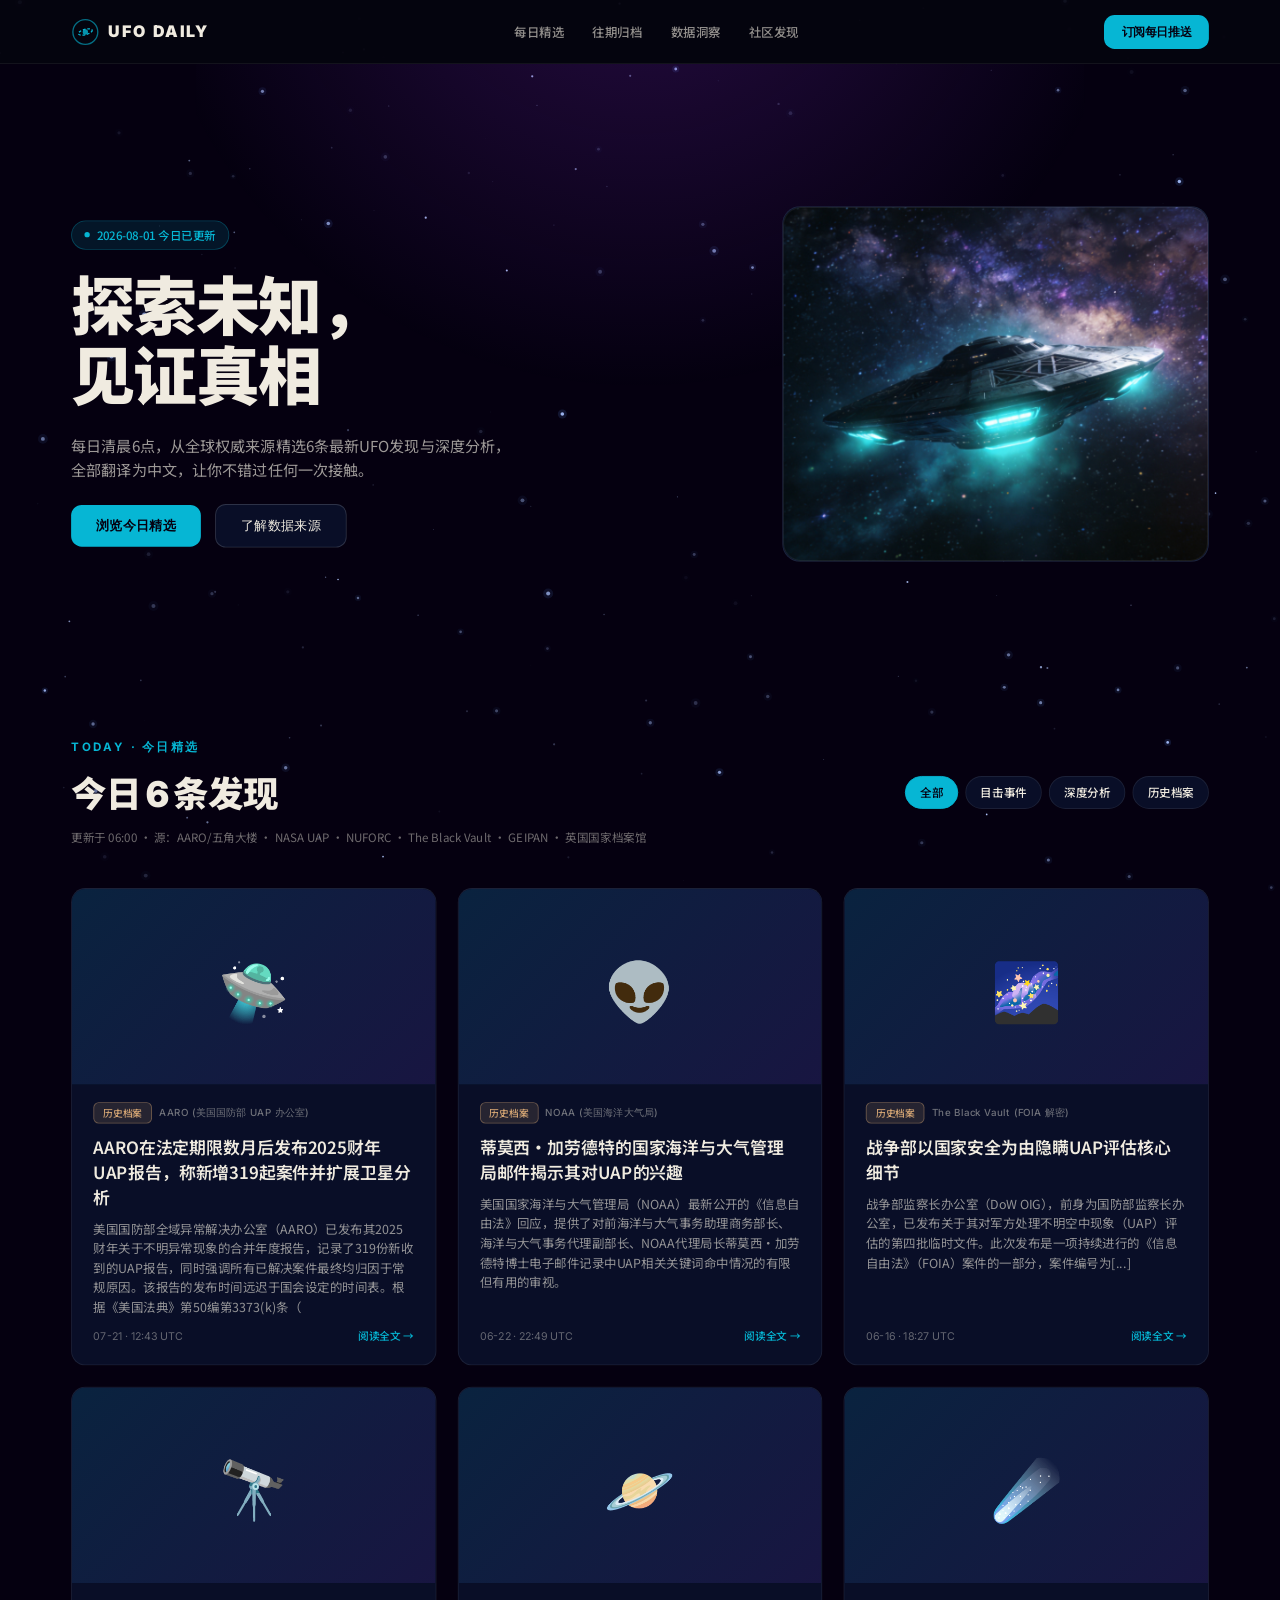
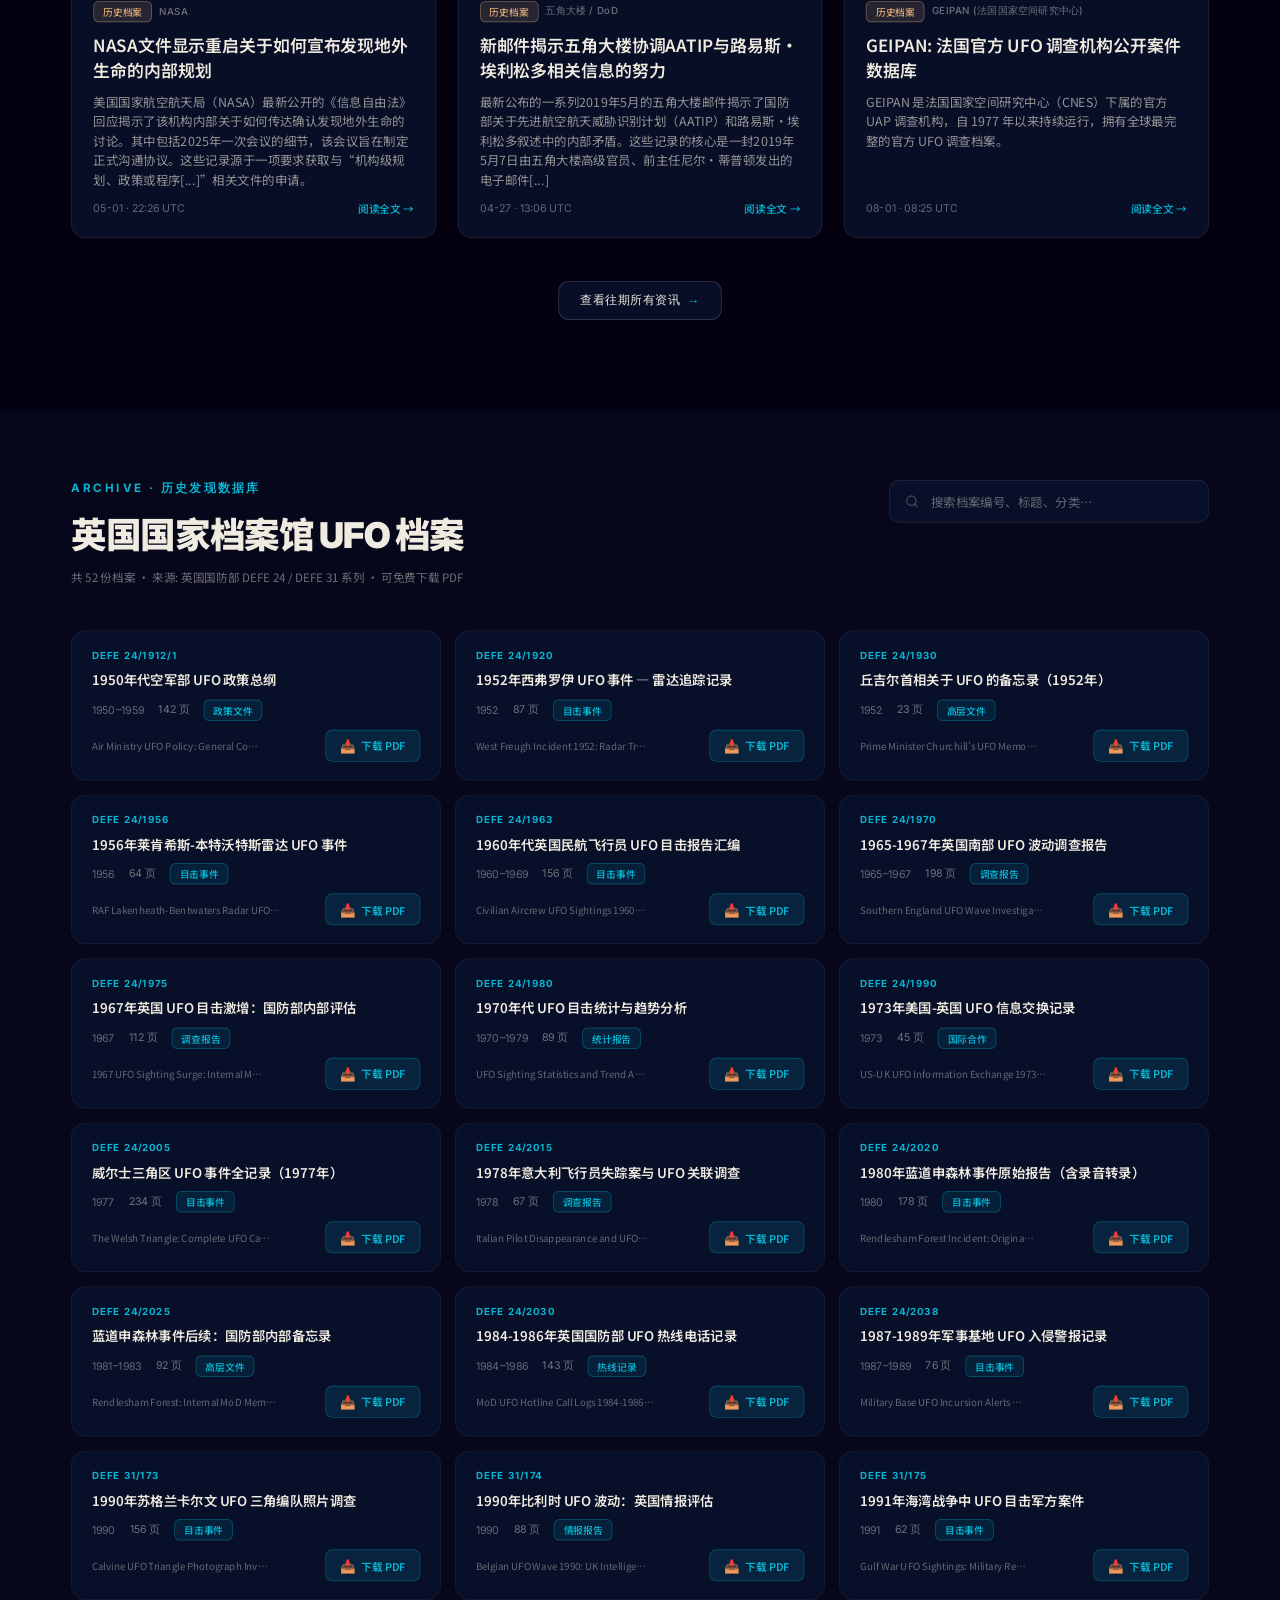
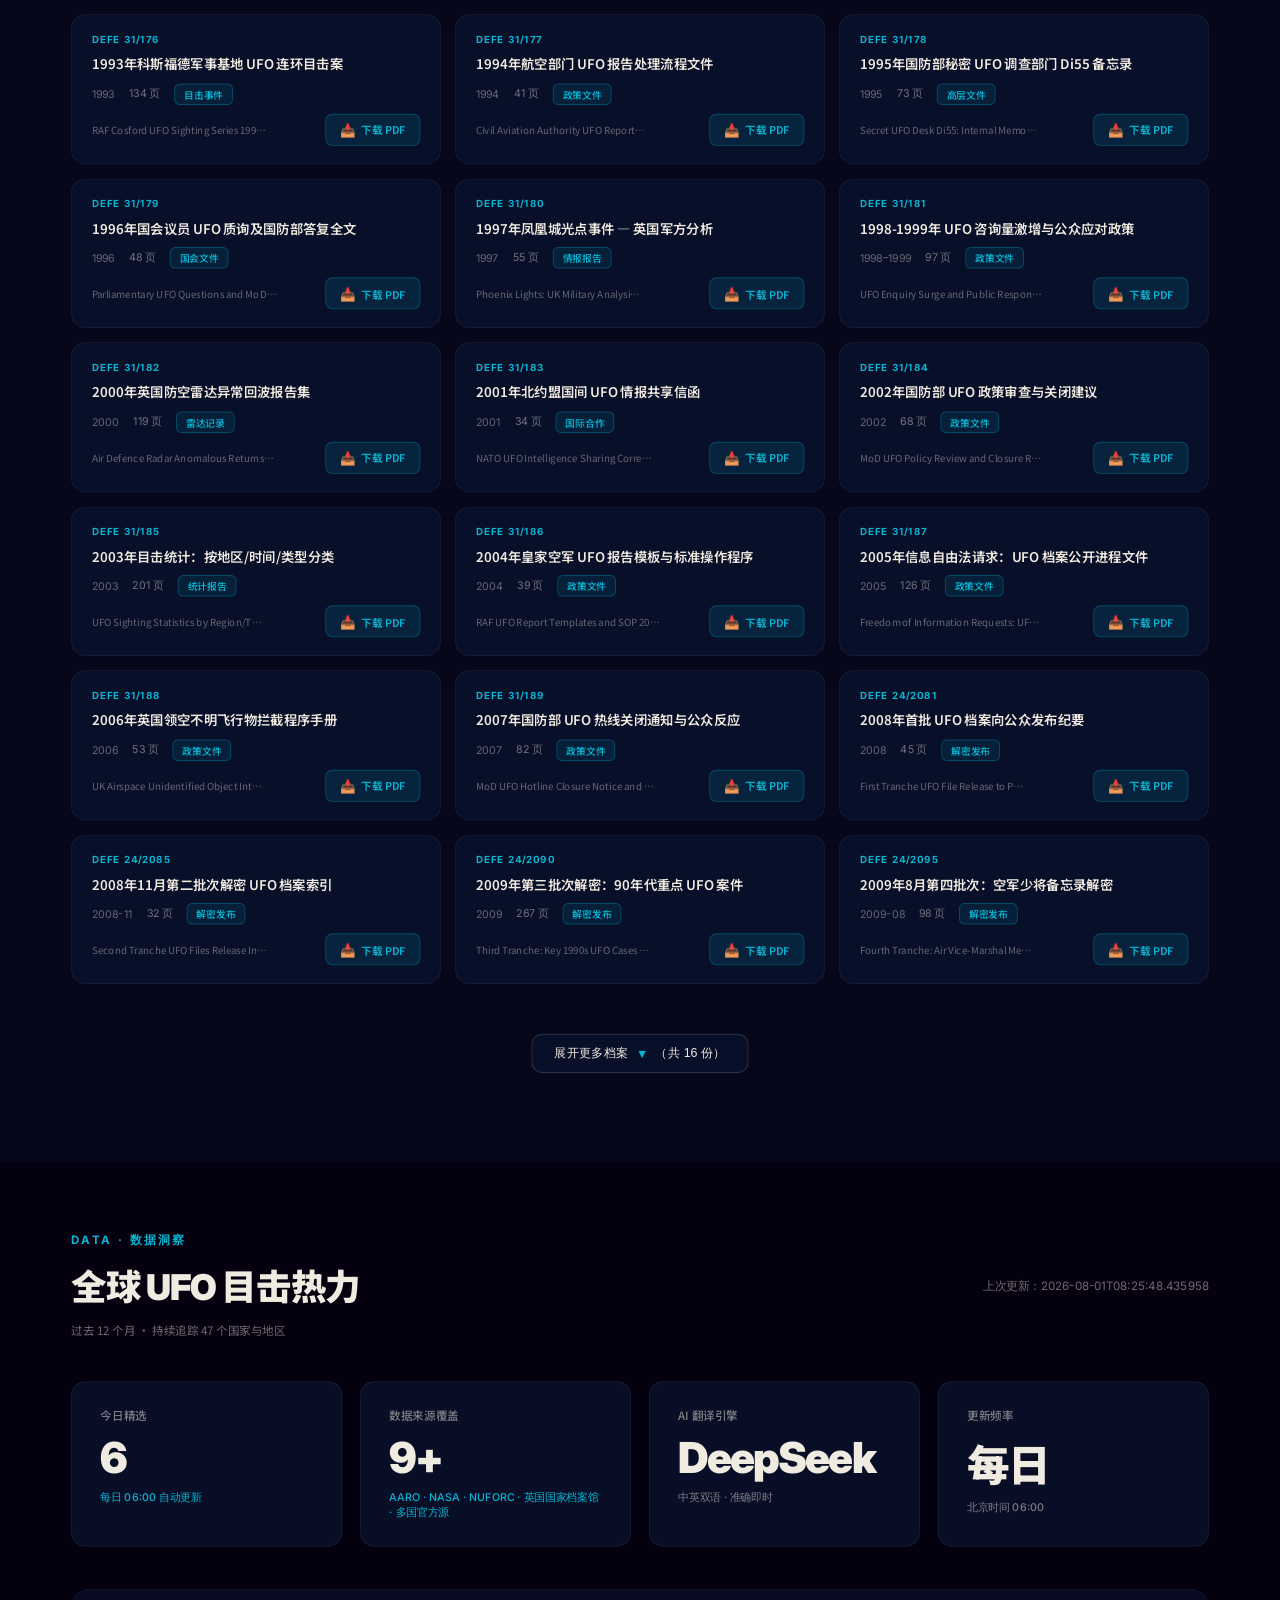
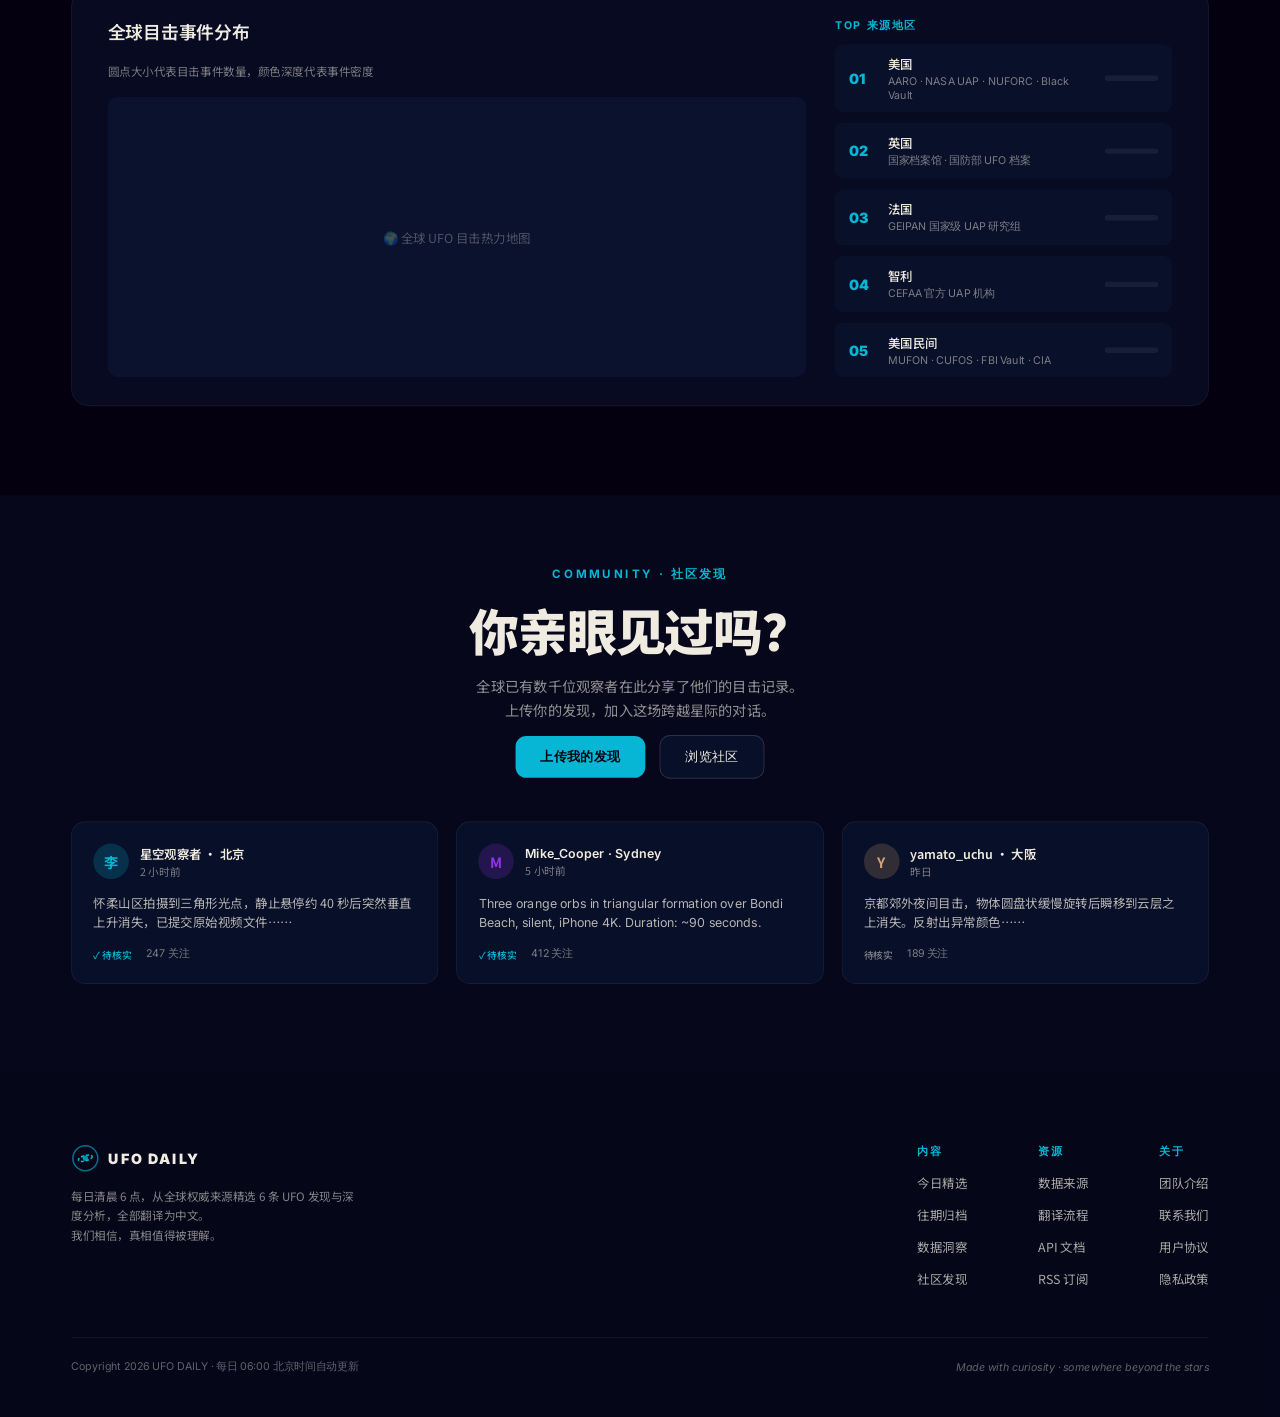
==== commit 84876a36: "🛸 Deploy — 0806da8ee257b79193eab37484637de336cd82be 0806da8ee257b79193eab37484637de336cd82be" ====
--- a/index.html
+++ b/index.html
@@ -89,28 +89,39 @@
   </button>
 </section>
 
-<!-- ========== Archive ========== -->
+<!-- ========== Archive: 英国国家档案馆 UFO 档案 ========== -->
 <section class="section section-alt" id="archive">
-  <div class="archive-header">
+  <div class="archives-header">
     <div class="section-header-left">
-      <span class="section-label">ARCHIVE · 往期归档</span>
-      <h2 class="section-title">历史发现数据库</h2>
-      <p class="section-meta" id="archiveMeta">数据加载中…</p>
+      <span class="section-label">ARCHIVE · 历史发现数据库</span>
+      <h2 class="section-title">英国国家档案馆 UFO 档案</h2>
+      <p class="section-meta" id="archiveMeta">英国国防部 (MoD) 于 2008–2013 年分 12 批解密并移交国家档案馆的 209 份 UFO/UAP 官方档案，跨度为 1950 年代至 2009 年。包含目击报告、雷达追踪记录、部门间备忘录、国会质询答复等原始政府文件。均可免费下载 PDF。</p>
     </div>
     <div class="search-box">
       <img src="assets/svg/2_128-20260801_153410294.svg" alt="搜索">
-      <input type="text" placeholder="搜索关键词、来源、地区…" id="searchInput">
-    </div>
-  </div>
-
-  <div class="archive-table" id="archiveTable">
-    <div class="archive-table-header">
-      <span class="archive-table-col date">日期</span>
-      <span class="archive-table-col title">标题</span>
-      <span class="archive-table-col source">来源</span>
-      <span class="archive-table-col tag">分类</span>
-    </div>
-    <div id="archiveRows"></div>
+      <input type="text" placeholder="搜索档案编号、标题、分类…" id="archiveSearchInput">
+    </div>
+  </div>
+
+  <!-- 文件网格 -->
+  <div class="archives-grid" id="archivesGrid">
+    <!-- JS 动态渲染 36 条 -->
+  </div>
+
+  <!-- 加载状态 -->
+  <div id="archivesLoading" class="loading-state" style="padding:40px 0">
+    <div class="loading-spinner"></div>
+    <p>正在调取英国国家档案馆 UFO 解密档案…</p>
+  </div>
+
+  <!-- 更多按钮 -->
+  <div class="archives-more-wrap" id="archivesMoreWrap" style="display:none">
+    <button class="view-more-btn" id="archivesMoreBtn">
+      展开更多档案 <span class="view-more-arrow" id="archivesMoreArrow">▼</span>
+    </button>
+    <div class="archives-grid archives-grid-extra" id="archivesGridExtra">
+      <!-- JS 动态渲染剩余条目 -->
+    </div>
   </div>
 </section>
 
@@ -133,8 +144,8 @@
     </div>
     <div class="stat-card">
       <span class="stat-label">数据来源覆盖</span>
-      <span class="stat-value">5+</span>
-      <span class="stat-change">Reddit · Space.com · 多源聚合</span>
+      <span class="stat-value">9+</span>
+      <span class="stat-change">AARO · NASA · NUFORC · 英国国家档案馆 · 多国官方源</span>
     </div>
     <div class="stat-card">
       <span class="stat-label">AI 翻译引擎</span>
@@ -158,11 +169,11 @@
     </div>
     <div class="map-right">
       <span class="map-right-title">TOP 来源地区</span>
-      <div class="region-row"><span class="region-rank">01</span><div class="region-info"><span class="region-country">美国</span><span class="region-count">NASA · Reddit r/UFOs</span></div><div class="region-bar"></div></div>
-      <div class="region-row"><span class="region-rank">02</span><div class="region-info"><span class="region-country">英国</span><span class="region-count">BBC · MOD 解密档案</span></div><div class="region-bar"></div></div>
-      <div class="region-row"><span class="region-rank">03</span><div class="region-info"><span class="region-country">澳大利亚</span><span class="region-count">ABC · 国防部 FOIA</span></div><div class="region-bar"></div></div>
-      <div class="region-row"><span class="region-rank">04</span><div class="region-info"><span class="region-country">日本</span><span class="region-count">航空自卫队档案</span></div><div class="region-bar"></div></div>
-      <div class="region-row"><span class="region-rank">05</span><div class="region-info"><span class="region-country">智利</span><span class="region-count">CEFAA 官方机构</span></div><div class="region-bar"></div></div>
+      <div class="region-row"><span class="region-rank">01</span><div class="region-info"><span class="region-country">美国</span><span class="region-count">AARO · NASA UAP · NUFORC · Black Vault</span></div><div class="region-bar"></div></div>
+      <div class="region-row"><span class="region-rank">02</span><div class="region-info"><span class="region-country">英国</span><span class="region-count">国家档案馆 · 国防部 UFO 档案</span></div><div class="region-bar"></div></div>
+      <div class="region-row"><span class="region-rank">03</span><div class="region-info"><span class="region-country">法国</span><span class="region-count">GEIPAN 国家级 UAP 研究组</span></div><div class="region-bar"></div></div>
+      <div class="region-row"><span class="region-rank">04</span><div class="region-info"><span class="region-country">智利</span><span class="region-count">CEFAA 官方 UAP 机构</span></div><div class="region-bar"></div></div>
+      <div class="region-row"><span class="region-rank">05</span><div class="region-info"><span class="region-country">美国民间</span><span class="region-count">MUFON · CUFOS · FBI Vault · CIA</span></div><div class="region-bar"></div></div>
     </div>
   </div>
 </section>
--- a/css/style.css
+++ b/css/style.css
@@ -194,10 +194,13 @@
 .view-more-btn:hover { border-color: rgba(255,255,255,0.3); }
 .view-more-arrow { color: var(--accent-cyan); font-weight: 700; }
 
-/* ========== Archive ========== */
-.archive-header { display: flex; justify-content: space-between; align-items: center; width: 100%; }
+/* ========== Archive: UK National Archives ========== */
+.archives-header {
+  display: flex; justify-content: space-between; align-items: flex-start; width: 100%; gap: 40px;
+}
+.archives-header .section-meta { max-width: 700px; line-height: 1.6; }
 .search-box {
-  width: 360px; height: 48px; display: flex; align-items: center; gap: 12px;
+  width: 360px; height: 48px; display: flex; align-items: center; gap: 12px; flex-shrink: 0;
   padding: 0 16px; border-radius: var(--radius-sm); background: var(--bg-card);
   border: 1px solid var(--border-card);
 }
@@ -208,32 +211,116 @@
 }
 .search-box input::placeholder { color: var(--text-dim); }
 
-.archive-table {
-  border-radius: var(--radius-card); overflow: hidden;
-  background: rgba(10, 18, 46, 0.5); border: 1px solid var(--border-subtle);
-}
-.archive-table-header {
-  display: flex; padding: 0 24px; height: 48px; align-items: center; gap: 24px;
-  background: rgba(10, 18, 46, 0.6);
-}
-.archive-table-col { font-size: 12px; font-weight: 500; color: rgba(240,235,224,0.5); letter-spacing: 1px; }
-.archive-table-col.date { width: 120px; }
-.archive-table-col.title { flex: 1; }
-.archive-table-col.source { width: 180px; }
-.archive-table-col.tag { width: 100px; text-align: right; }
-
-.archive-row {
-  display: flex; padding: 0 24px; height: 64px; align-items: center; gap: 24px;
-  border-top: 1px solid rgba(255,255,255,0.05); transition: background 0.2s; cursor: pointer;
-}
-.archive-row:hover { background: rgba(255,255,255,0.02); }
-.archive-row-date { font-family: var(--font-mono); font-size: 14px; font-weight: 600; color: var(--text-primary); width: 120px; }
-.archive-row-title { font-size: 14px; font-weight: 500; color: var(--text-primary); flex: 1; overflow: hidden; text-overflow: ellipsis; white-space: nowrap; }
-.archive-row-source { font-family: var(--font-mono); font-size: 13px; color: rgba(240,235,224,0.55); width: 180px; }
-.archive-row-tag { font-size: 13px; width: 100px; text-align: right; }
-.archive-row-tag.cyan { color: var(--accent-cyan); }
-.archive-row-tag.red { color: var(--accent-red); }
-.archive-row-tag.gold { color: var(--accent-gold); }
+/* 3 列文件网格 */
+.archives-grid {
+  display: grid;
+  grid-template-columns: repeat(3, 1fr);
+  gap: 16px;
+}
+.archives-grid-extra { margin-top: 16px; }
+
+/* 单个档案卡片 */
+.archive-file-card {
+  padding: 20px 22px;
+  border-radius: var(--radius-card);
+  background: var(--bg-card);
+  border: 1px solid var(--border-subtle);
+  display: flex; flex-direction: column; gap: 10px;
+  transition: border-color 0.25s, transform 0.2s, box-shadow 0.25s;
+  animation: cardFadeIn 0.4s ease both;
+}
+.archive-file-card:hover {
+  border-color: rgba(255,255,255,0.14);
+  transform: translateY(-2px);
+  box-shadow: 0 4px 24px rgba(6,182,212,0.06);
+}
+.archive-file-ref {
+  font-family: var(--font-mono);
+  font-size: 11px; font-weight: 700; letter-spacing: 1px;
+  color: var(--accent-cyan);
+}
+.archive-file-title {
+  font-size: 15px; font-weight: 600; line-height: 1.5; color: var(--text-primary);
+  display: -webkit-box; -webkit-line-clamp: 2; -webkit-box-orient: vertical;
+  overflow: hidden;
+}
+.archive-file-meta-row {
+  display: flex; align-items: center; gap: 16px; flex-wrap: wrap;
+}
+.archive-file-date {
+  font-family: var(--font-mono); font-size: 12px; color: var(--text-dim);
+}
+.archive-file-pages {
+  font-family: var(--font-mono); font-size: 12px; color: var(--text-tertiary);
+}
+.archive-file-tag {
+  padding: 3px 10px; border-radius: 6px; font-size: 11px; font-weight: 500;
+  background: rgba(6,182,212,0.1); border: 1px solid rgba(6,182,212,0.3); color: var(--accent-cyan);
+}
+.archive-file-bottom {
+  display: flex; justify-content: space-between; align-items: center; margin-top: auto;
+}
+.archive-file-dl-btn {
+  padding: 7px 16px; border-radius: 8px; font-size: 12px; font-weight: 600; cursor: pointer;
+  background: rgba(6,182,212,0.12); color: var(--accent-cyan);
+  border: 1px solid rgba(6,182,212,0.3);
+  display: flex; align-items: center; gap: 6px;
+  transition: background 0.2s, border-color 0.2s;
+  text-decoration: none;
+}
+.archive-file-dl-btn:hover {
+  background: rgba(6,182,212,0.2); border-color: rgba(6,182,212,0.5);
+}
+.archive-file-dl-icon { font-size: 14px; }
+
+/* 更多展开 */
+.archives-more-wrap { display: flex; flex-direction: column; align-items: center; gap: 16px; padding-top: 8px; }
+
+/* 隐藏更多内容默认折叠 */
+#archivesGridExtra { display: none; }
+#archivesGridExtra.expanded { display: grid; }
+
+/* 档案卡片淡入延迟 */
+.archive-file-card:nth-child(1) { animation-delay: 0.02s; }
+.archive-file-card:nth-child(2) { animation-delay: 0.04s; }
+.archive-file-card:nth-child(3) { animation-delay: 0.06s; }
+.archive-file-card:nth-child(4) { animation-delay: 0.08s; }
+.archive-file-card:nth-child(5) { animation-delay: 0.10s; }
+.archive-file-card:nth-child(6) { animation-delay: 0.12s; }
+.archive-file-card:nth-child(7) { animation-delay: 0.14s; }
+.archive-file-card:nth-child(8) { animation-delay: 0.16s; }
+.archive-file-card:nth-child(9) { animation-delay: 0.18s; }
+.archive-file-card:nth-child(10) { animation-delay: 0.20s; }
+.archive-file-card:nth-child(11) { animation-delay: 0.22s; }
+.archive-file-card:nth-child(12) { animation-delay: 0.24s; }
+.archive-file-card:nth-child(13) { animation-delay: 0.26s; }
+.archive-file-card:nth-child(14) { animation-delay: 0.28s; }
+.archive-file-card:nth-child(15) { animation-delay: 0.30s; }
+.archive-file-card:nth-child(16) { animation-delay: 0.32s; }
+.archive-file-card:nth-child(17) { animation-delay: 0.34s; }
+.archive-file-card:nth-child(18) { animation-delay: 0.36s; }
+.archive-file-card:nth-child(19) { animation-delay: 0.38s; }
+.archive-file-card:nth-child(20) { animation-delay: 0.40s; }
+.archive-file-card:nth-child(21) { animation-delay: 0.42s; }
+.archive-file-card:nth-child(22) { animation-delay: 0.44s; }
+.archive-file-card:nth-child(23) { animation-delay: 0.46s; }
+.archive-file-card:nth-child(24) { animation-delay: 0.48s; }
+.archive-file-card:nth-child(25) { animation-delay: 0.50s; }
+.archive-file-card:nth-child(26) { animation-delay: 0.52s; }
+.archive-file-card:nth-child(27) { animation-delay: 0.54s; }
+.archive-file-card:nth-child(28) { animation-delay: 0.56s; }
+.archive-file-card:nth-child(29) { animation-delay: 0.58s; }
+.archive-file-card:nth-child(30) { animation-delay: 0.60s; }
+.archive-file-card:nth-child(31) { animation-delay: 0.62s; }
+.archive-file-card:nth-child(32) { animation-delay: 0.64s; }
+.archive-file-card:nth-child(33) { animation-delay: 0.66s; }
+.archive-file-card:nth-child(34) { animation-delay: 0.68s; }
+.archive-file-card:nth-child(35) { animation-delay: 0.70s; }
+.archive-file-card:nth-child(36) { animation-delay: 0.72s; }
+
+/* 隐藏的卡片 (超出 36 的) */
+.archive-file-card.hidden { display: none; }
+.archive-file-card.hidden.expanded { display: flex; }
 
 /* ========== Data Viz ========== */
 .data-stats-row { display: flex; gap: 20px; }
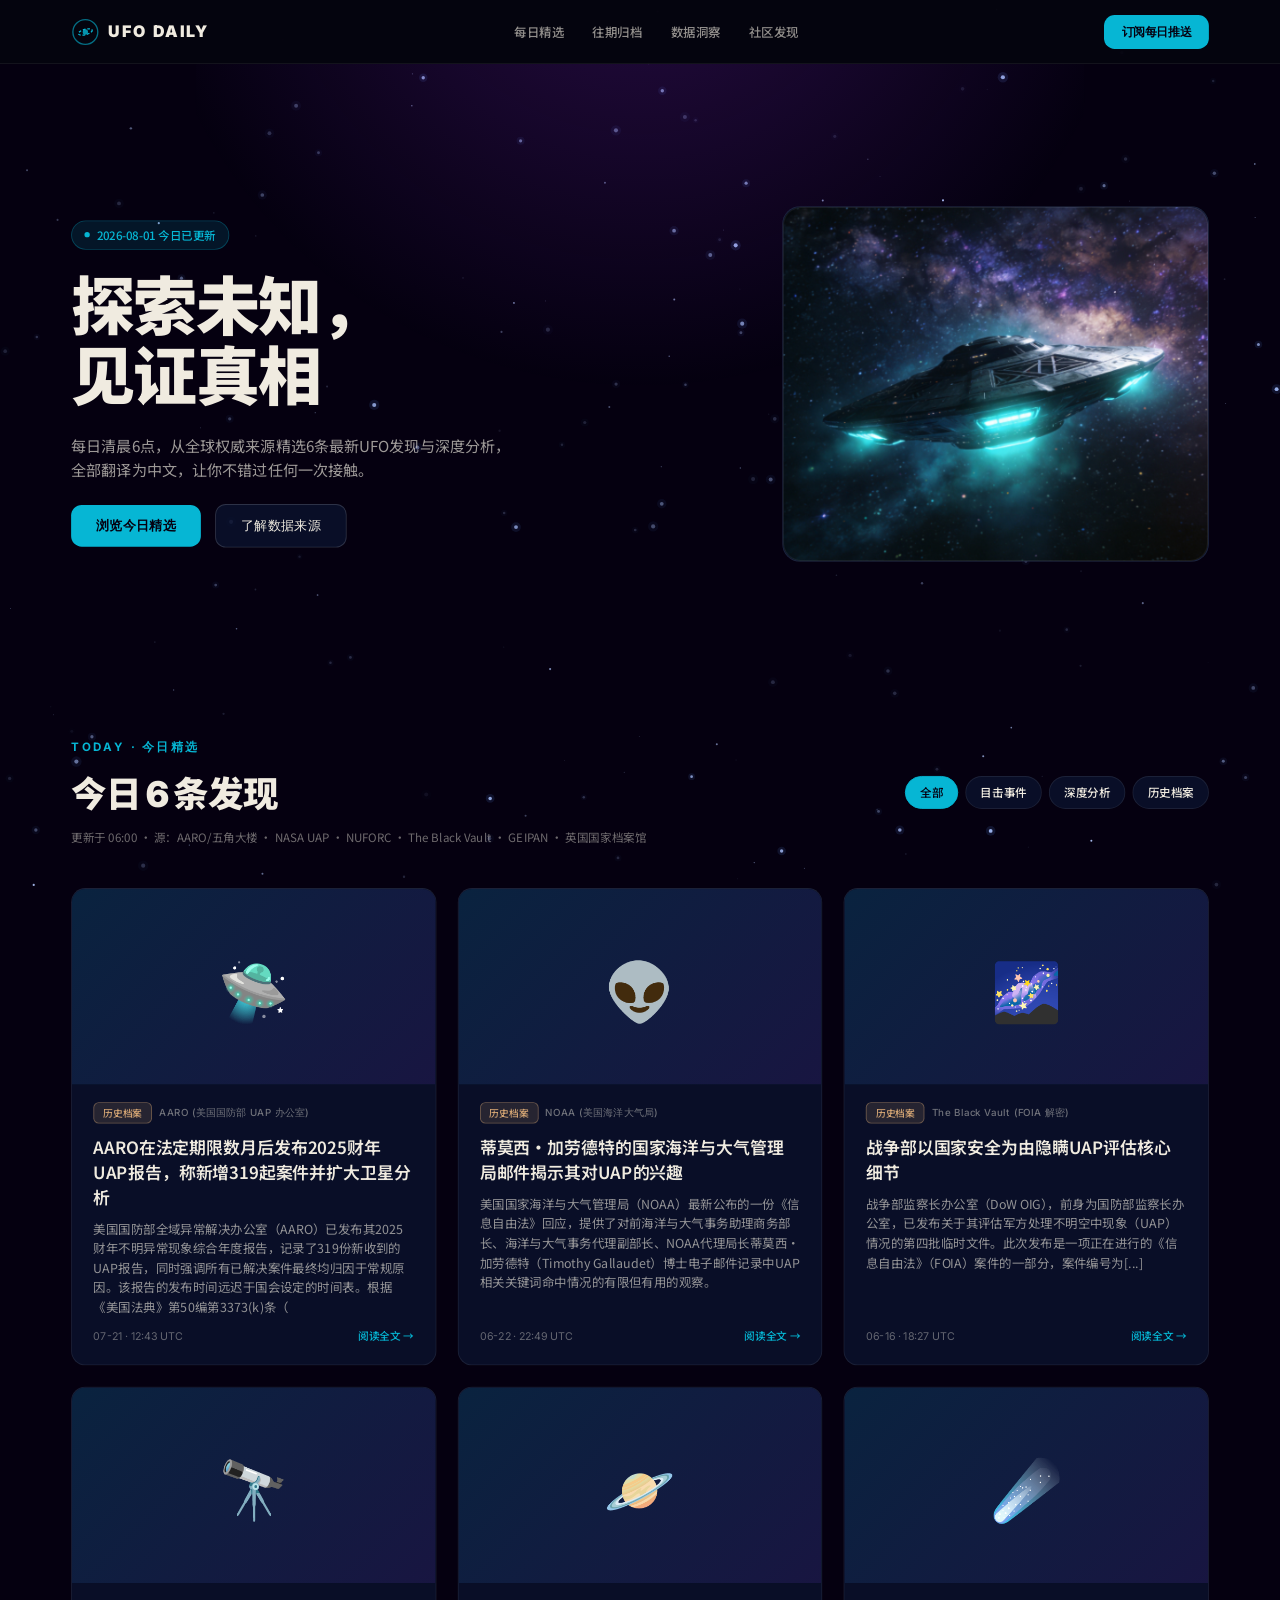
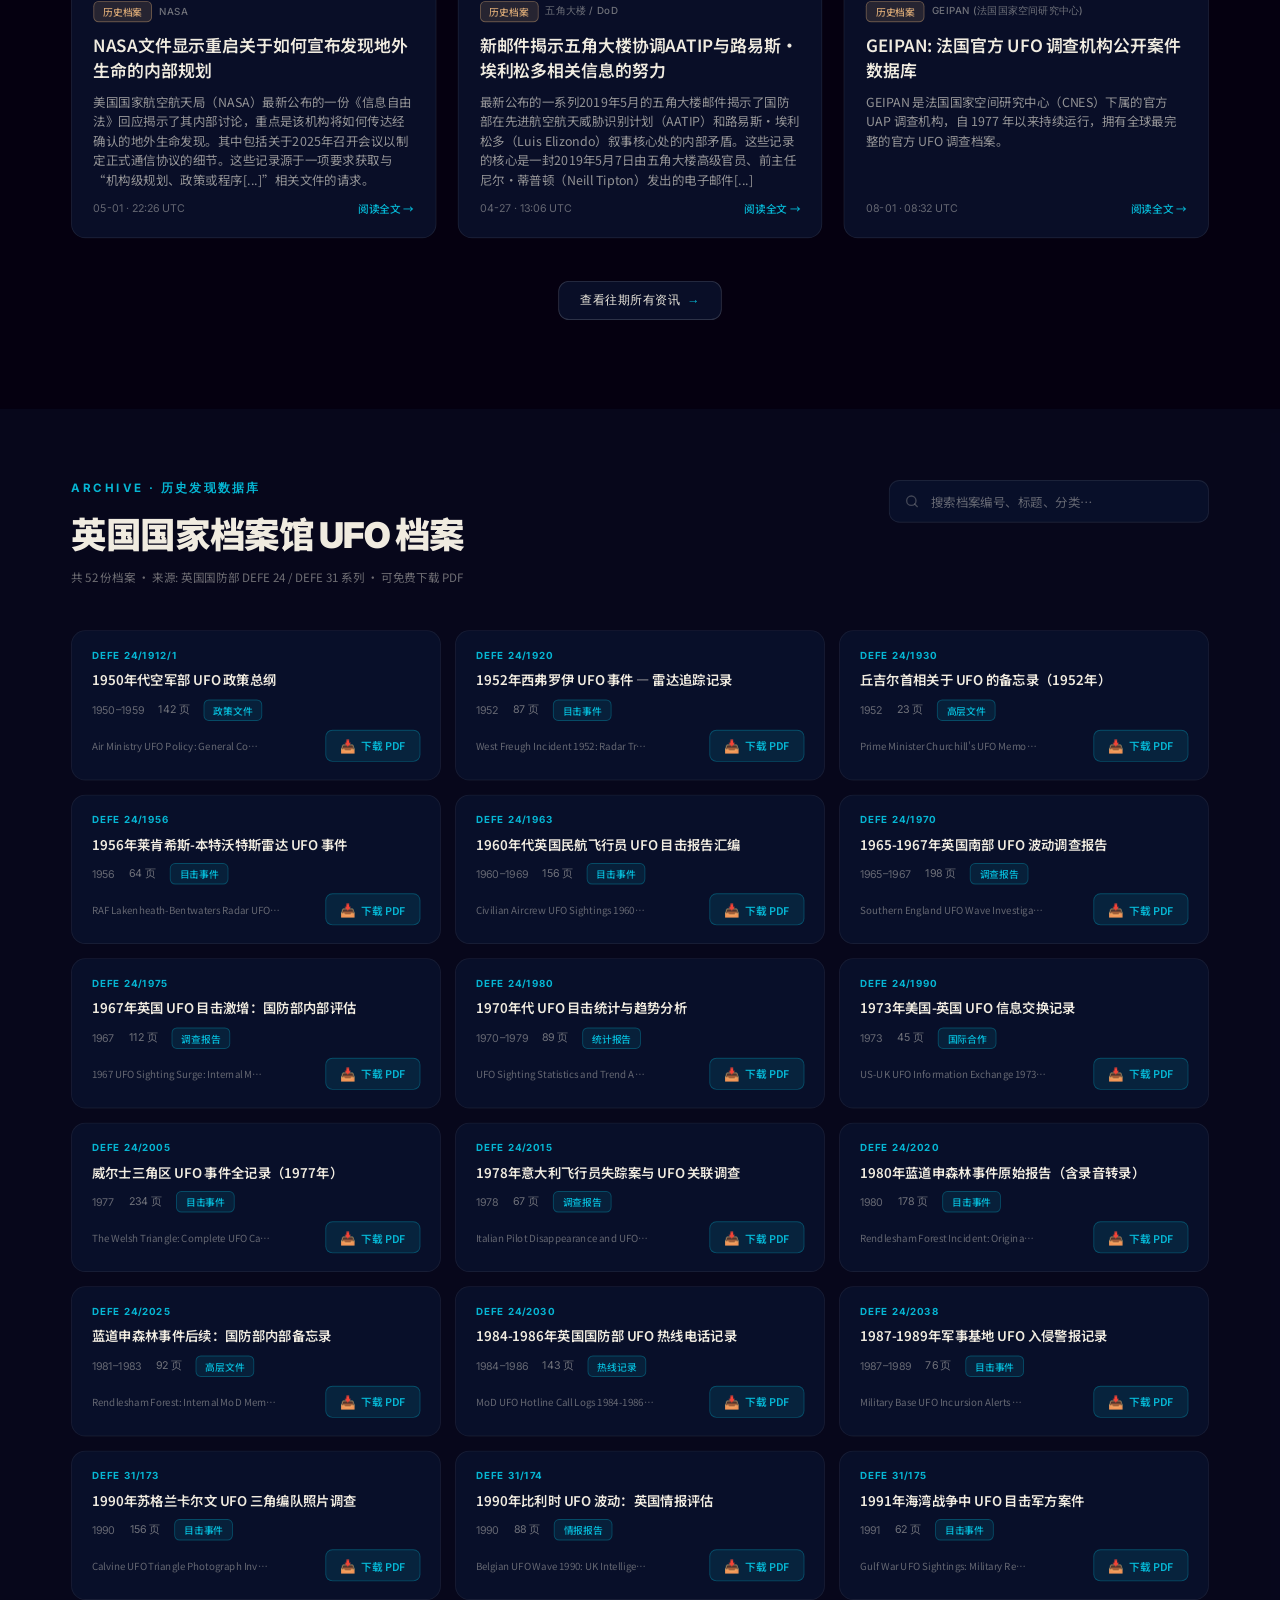
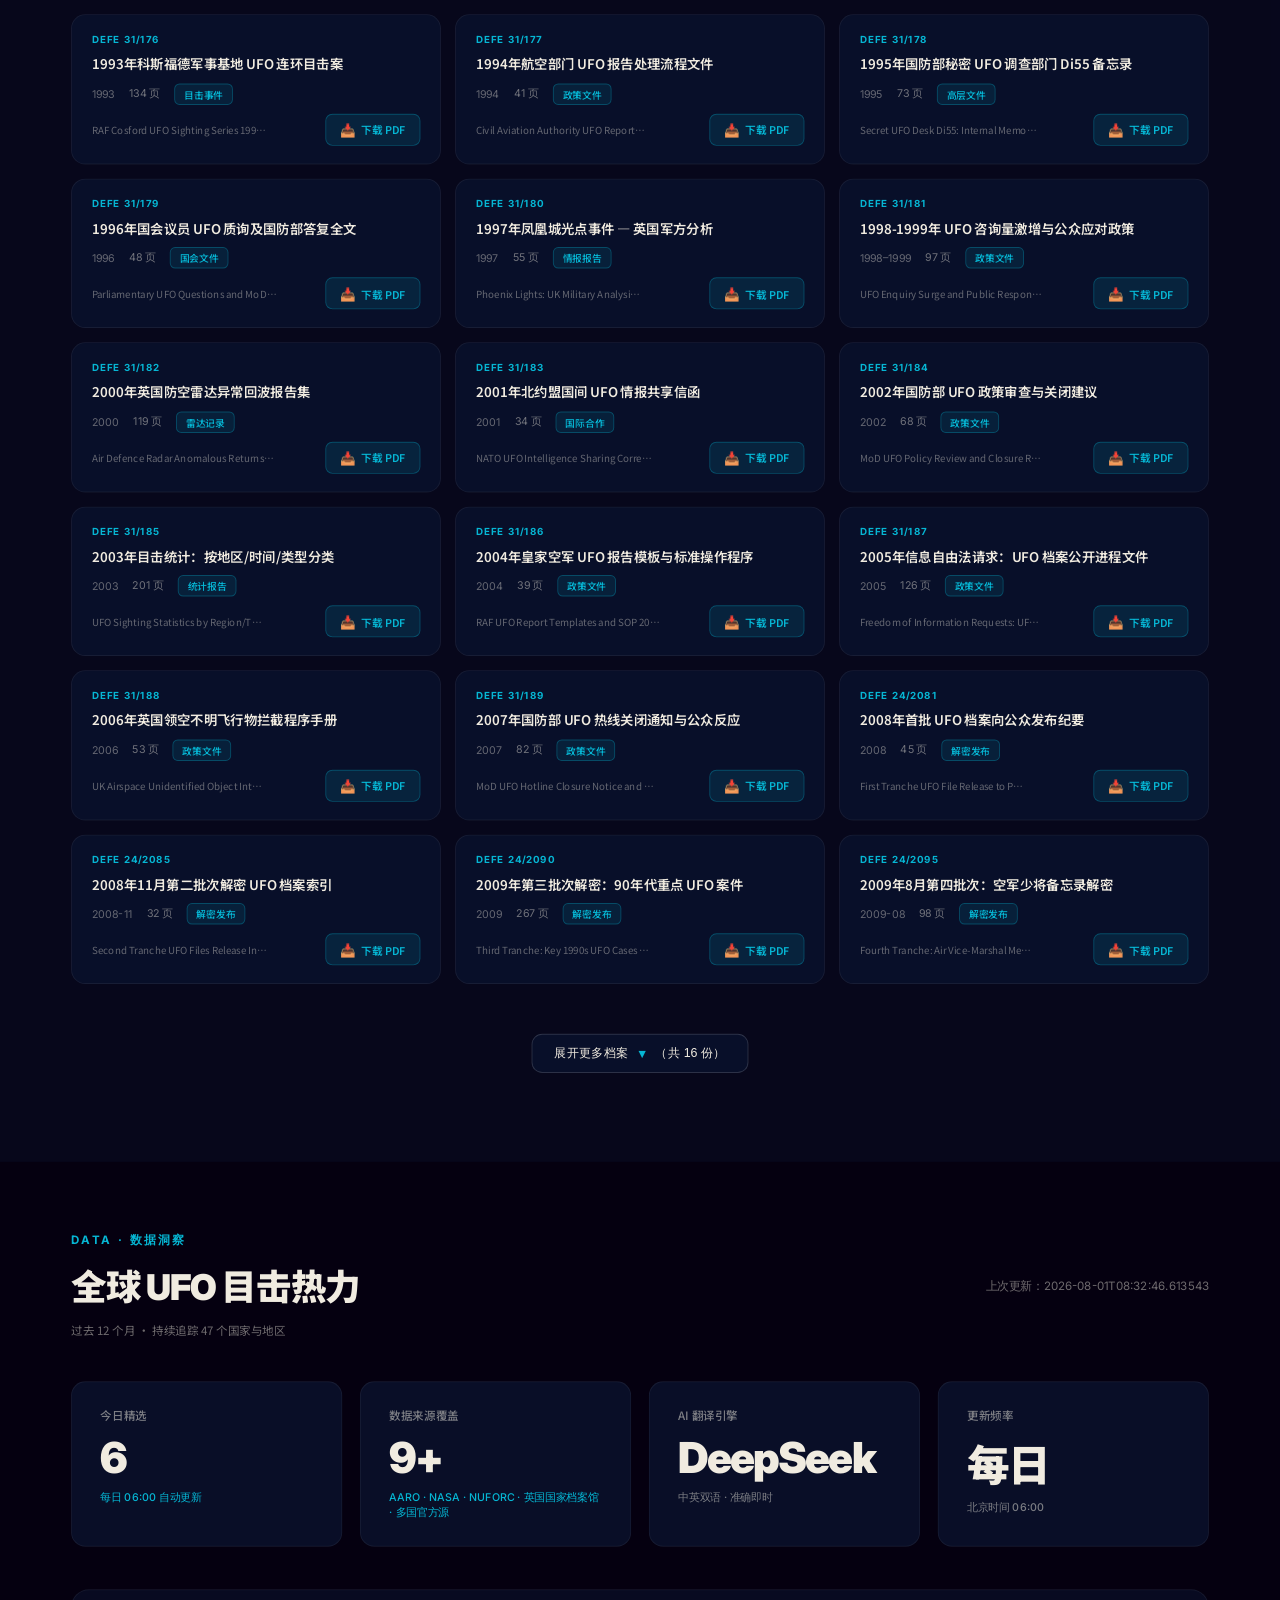
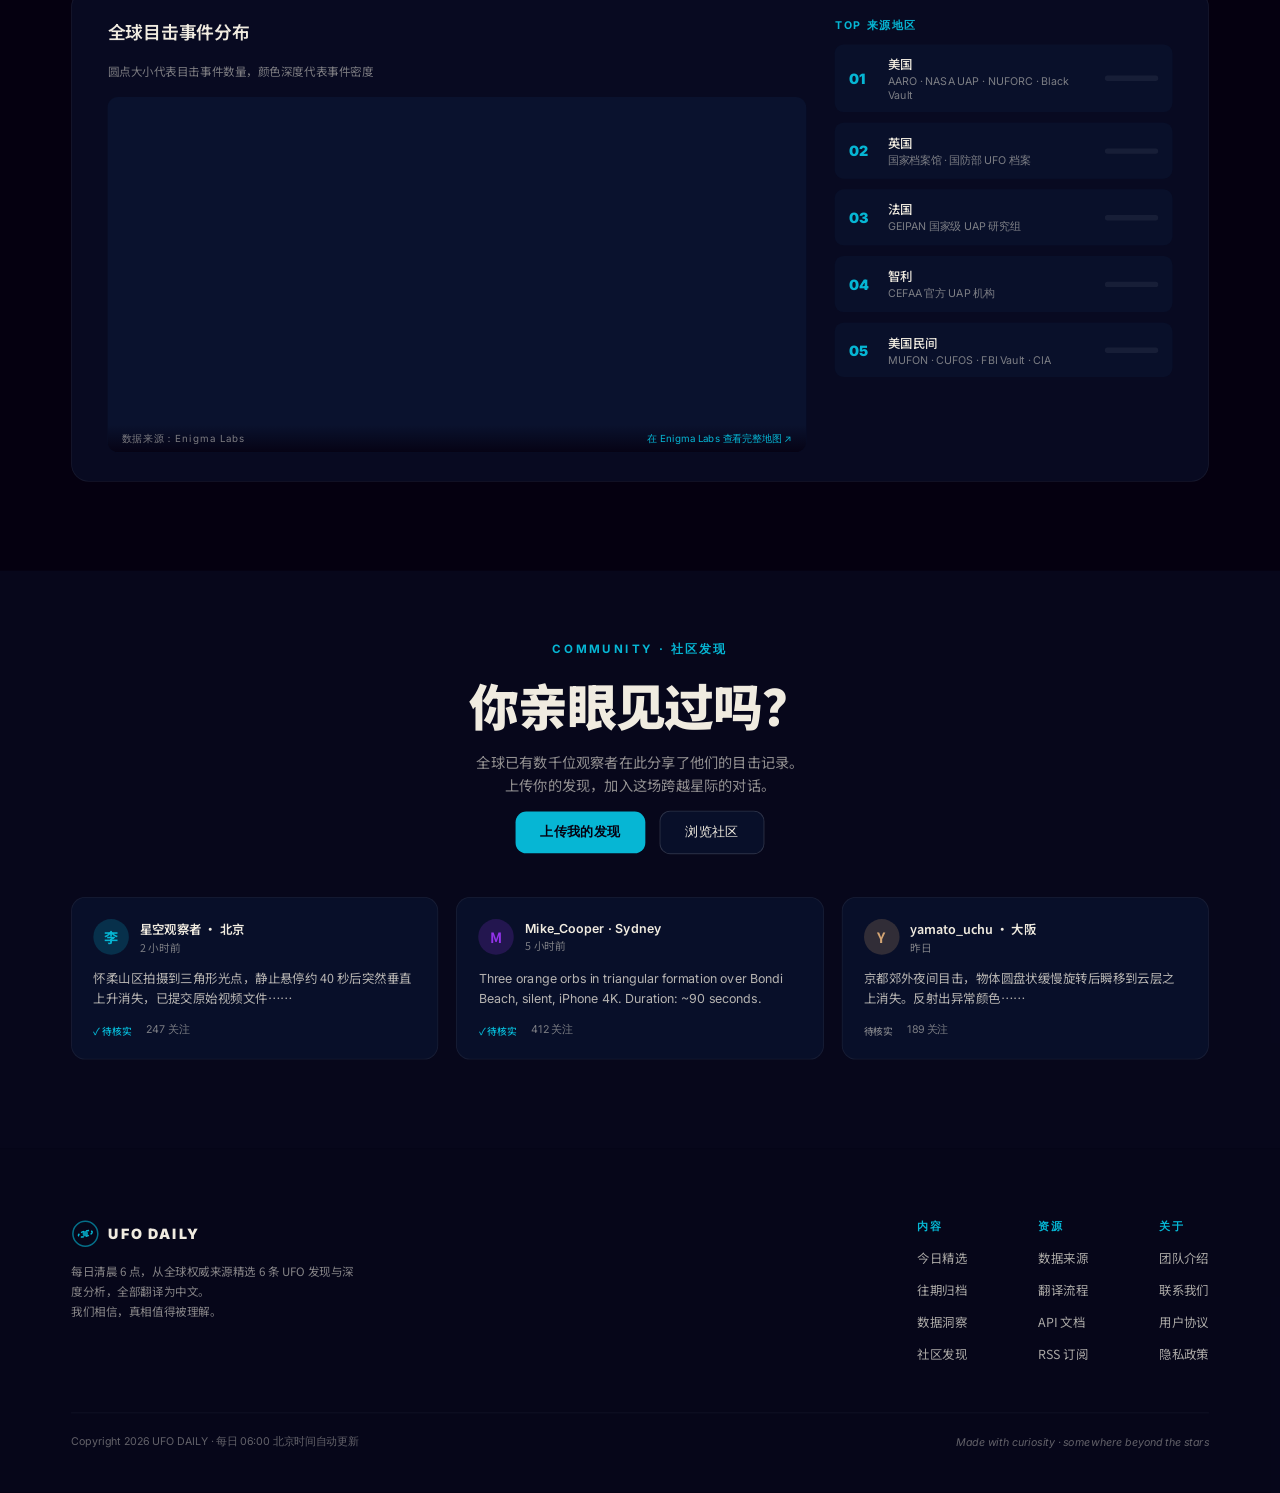
==== commit fe32c168: "🛸 Deploy — b42ae4c34e947b14a6cd810f2f4efe19a43352f9 b42ae4c34e947b14a6cd810f2f4efe19a43352f9" ====
--- a/index.html
+++ b/index.html
@@ -164,7 +164,18 @@
       <span class="map-title-text">全球目击事件分布</span>
       <p class="map-subtitle-text">圆点大小代表目击事件数量，颜色深度代表事件密度</p>
       <div class="map-visual">
-        <div class="map-visual-placeholder">🌍 全球 UFO 目击热力地图</div>
+        <iframe
+          class="enigma-map-iframe"
+          src="https://app.enigmalabs.io/"
+          title="Enigma Labs — 全球 UFO 目击实时热力图"
+          loading="lazy"
+          sandbox="allow-scripts allow-same-origin allow-popups allow-forms"
+          allow="geolocation"
+        ></iframe>
+        <div class="enigma-map-overlay">
+          <span class="enigma-map-label">数据来源：Enigma Labs</span>
+          <a href="https://app.enigmalabs.io/" target="_blank" rel="noopener" class="enigma-map-link">在 Enigma Labs 查看完整地图 ↗</a>
+        </div>
       </div>
     </div>
     <div class="map-right">
--- a/css/style.css
+++ b/css/style.css
@@ -344,10 +344,31 @@
 .map-subtitle-text { font-size: 13px; color: rgba(240,235,224,0.5); }
 .map-visual {
   flex: 1; border-radius: var(--radius-sm); overflow: hidden;
-  background: var(--bg-panel); min-height: 300px;
+  background: var(--bg-panel); min-height: 400px;
+  position: relative;
   display: flex; align-items: center; justify-content: center;
 }
-.map-visual-placeholder { text-align: center; color: rgba(240,235,224,0.3); font-size: 14px; }
+.enigma-map-iframe {
+  width: 100%; height: 100%; min-height: 400px;
+  border: none; position: absolute; top: 0; left: 0;
+}
+.enigma-map-overlay {
+  position: absolute; bottom: 0; left: 0; right: 0;
+  display: flex; align-items: center; justify-content: space-between;
+  padding: 8px 16px;
+  background: linear-gradient(transparent, rgba(5,0,16,0.85));
+  pointer-events: none; z-index: 2;
+}
+.enigma-map-label {
+  font-family: var(--font-mono); font-size: 11px;
+  color: rgba(240,235,224,0.5); letter-spacing: 1px;
+}
+.enigma-map-link {
+  font-family: var(--font-mono); font-size: 11px;
+  color: var(--accent-cyan); text-decoration: none;
+  pointer-events: all; transition: color 0.2s;
+}
+.enigma-map-link:hover { color: var(--text-primary); }
 .map-right { width: 380px; display: flex; flex-direction: column; gap: 12px; }
 .map-right-title { font-family: var(--font-mono); font-weight: 700; font-size: 12px; color: var(--accent-cyan); letter-spacing: 2px; }
 .region-row {
